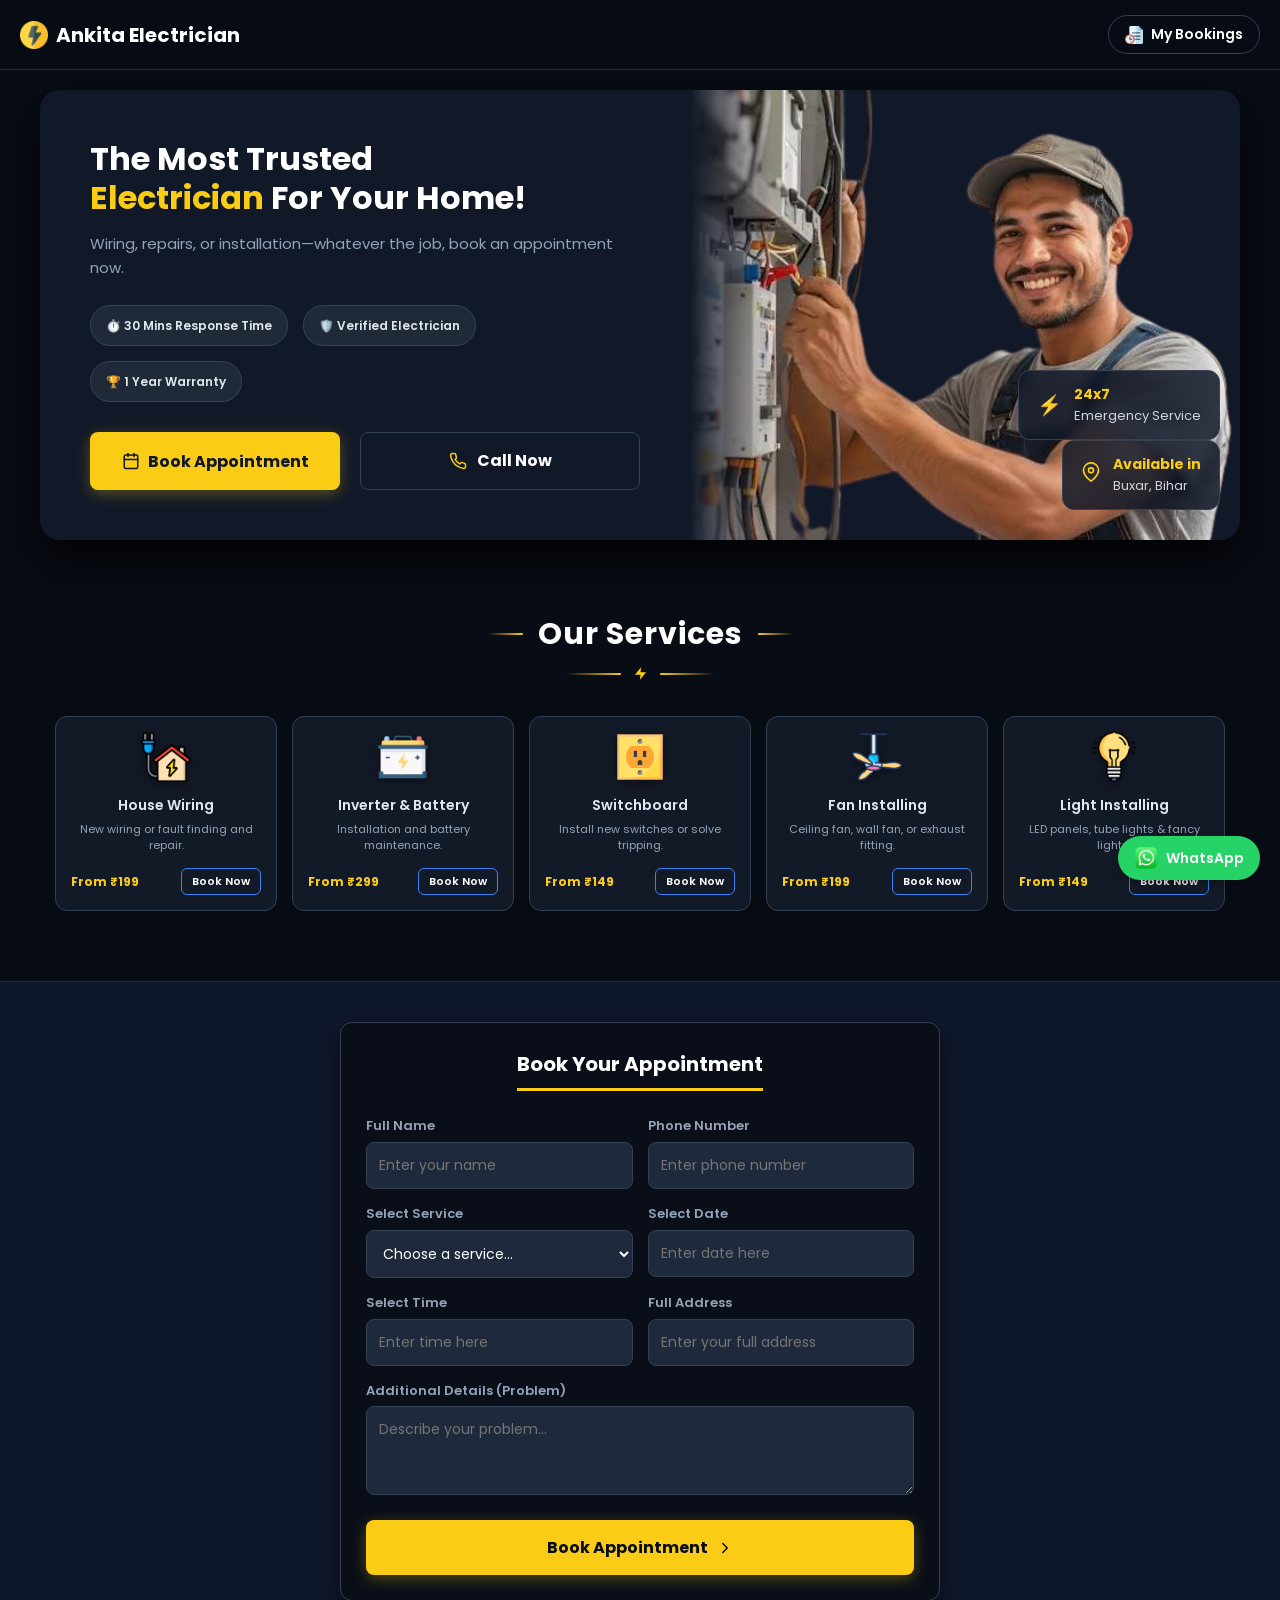
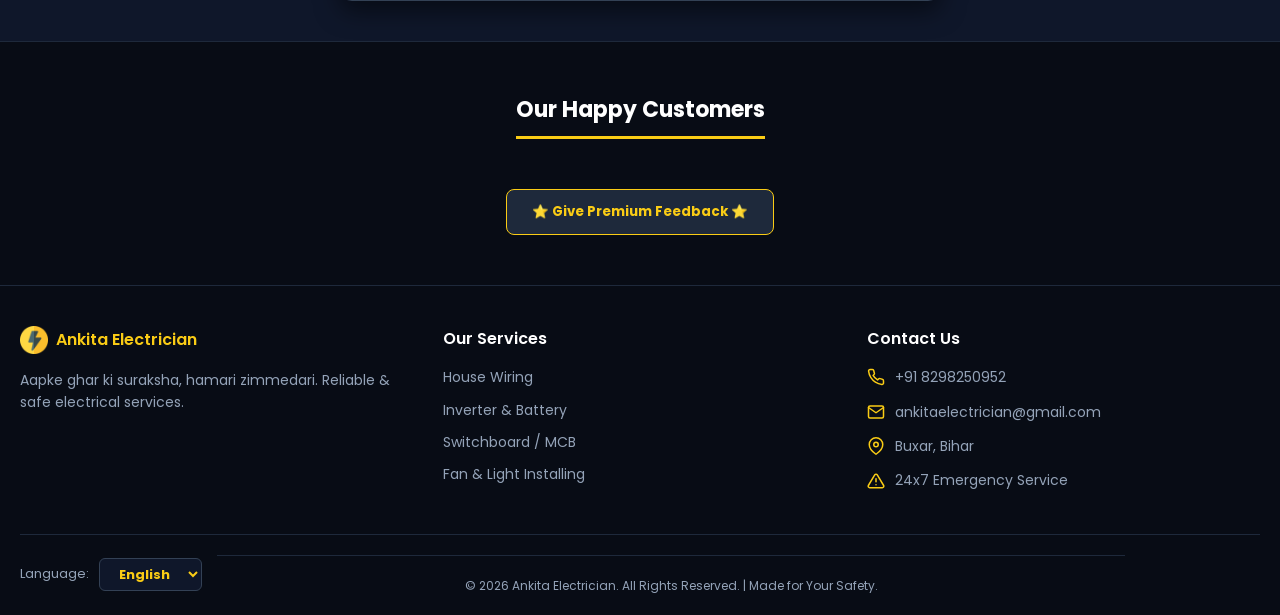
==== index.html @ 33d67861 "Update index.html" ====
<!DOCTYPE html>
<html lang="en">
<head>
    <meta charset="UTF-8">
    <meta name="viewport" content="width=device-width, initial-scale=1.0">
    
    <!-- SEO & Meta Tags from Old Code -->
    <title>Ankita Electrician | Best Electrician Service</title>
    <meta name="description" content="Book reliable and fast electrician services. House wiring, fan installation, inverter setup, and switchboard repair at the best price.">
    <meta name="keywords" content="electrician, Ankita electrician, house wiring, inverter repair, electrician near me, Buxar electrician, best electrician, electrical service">
    <meta name="author" content="Ankur">
    <meta name="google-site-verification" content="6jiXl6s2IAC-aG8T4irxKVlaAU4hgpy3pNOG39xYv3U" />
    
    <!-- Google Fonts: Poppins (Premium Look ke liye) -->
    <link href="https://fonts.googleapis.com/css2?family=Poppins:wght@300;400;600;700&display=swap" rel="stylesheet">
    <link rel="stylesheet" href="style.css">
    <link rel="manifest" href="manifest.json">

    <!-- Google tag (gtag.js) -->
    <script async src="https://www.googletagmanager.com/gtag/js?id=G-0LQMJ5W7LK"></script>
    <script>
      window.dataLayer = window.dataLayer || [];
      function gtag(){dataLayer.push(arguments);}
      gtag('js', new Date());
      gtag('config', 'G-0LQMJ5W7LK');
    </script>
</head>
<body>

    <!-- Audio File for Success Sound -->
    <audio id="successSound" src="https://assets.mixkit.co/active_storage/sfx/2869/2869-preview.mp3" preload="auto"></audio>

    <!-- 1. HEADER SECTION -->
    <header>
        <div class="logo logo-container">
            <img src="image/icon.png" alt="Ankita Electrician Logo" class="brand-logo-icon"> 
            Ankita Electrician
        </div>
        <!-- My Bookings Button with Custom Icon -->
        <button class="my-bookings-btn" onclick="document.getElementById('trackModal').style.display='flex'">
            <img src="image/booking-history.png.png" alt="History" class="btn-icon"> My Bookings
        </button>
    </header>

    <!-- 2. HERO SECTION (New Premium Card Layout) -->
    <section class="hero">
        <div class="hero-card">
            
            <!-- Left Side: Text & Buttons -->
            <div class="hero-text-side">
                <h1 id="hero-title">The Most Trusted <br><span class="highlight">Electrician</span> For Your Home!</h1>
                <p class="subtitle" id="hero-desc">Wiring, repairs, or installation—whatever the job, book an appointment now.</p>
                
                <div class="trust-badges">
                    <div class="badge">⏱️ 30 Mins Response Time</div>
                    <div class="badge">🛡️ Verified Electrician</div>
                    <div class="badge">🏆 1 Year Warranty</div>
                </div>
                
                <div class="hero-buttons">
                    <button class="hero-btn btn-primary" onclick="scrollToForm()" style="display: inline-flex; align-items: center; justify-content: center; gap: 8px;">
                        <!-- Naya Black Outline Calendar Icon -->
                        <svg width="18" height="18" viewBox="0 0 24 24" fill="none" stroke="currentColor" stroke-width="2" stroke-linecap="round" stroke-linejoin="round">
                            <rect x="3" y="4" width="18" height="18" rx="2" ry="2"></rect>
                            <line x1="16" y1="2" x2="16" y2="6"></line>
                            <line x1="8" y1="2" x2="8" y2="6"></line>
                            <line x1="3" y1="10" x2="21" y2="10"></line>
                        </svg>
                        <span id="btn-hero-book">Book Appointment</span>
                    </button>
                    <a href="tel:8298250952" class="call-btn-hero">
                        <svg width="18" height="18" viewBox="0 0 24 24" fill="none" stroke="#facc15" stroke-width="2" stroke-linecap="round" stroke-linejoin="round">
                            <path d="M22 16.92v3a2 2 0 0 1-2.18 2 19.79 19.79 0 0 1-8.63-3.07 19.5 19.5 0 0 1-6-6 19.79 19.79 0 0 1-3.07-8.67A2 2 0 0 1 4.11 2h3a2 2 0 0 1 2 1.72 12.84 12.84 0 0 0 .7 2.81 2 2 0 0 1-.45 2.11L8.09 9.91a16 16 0 0 0 6 6l1.27-1.27a2 2 0 0 1 2.11-.45 12.84 12.84 0 0 0 2.81.7A2 2 0 0 1 22 16.92z"></path>
                        </svg> 
                        <span id="call-btn">Call Now</span>
                    </a>
                </div>
            </div>

            <!-- Right Side: Image with Floating Boxes -->
            <div class="hero-image-side">
                <img src="image/hero-image.png" alt="Electrician at work" class="hero-main-img">
                
                <!-- Photo ke upar Floating Info Boxes -->
                <div class="floating-box box-1">
                    <span class="icon">⚡</span>
                    <div>
                        <strong>24x7</strong><br>
                        Emergency Service
                    </div>
                </div>
                
                <div class="floating-box box-2">
                   <span class="icon">
                        <svg width="20" height="20" viewBox="0 0 24 24" fill="none" stroke="#facc15" stroke-width="2" stroke-linecap="round" stroke-linejoin="round">
                            <path d="M21 10c0 7-9 13-9 13s-9-6-9-13a9 9 0 0 1 18 0z"></path>
                            <circle cx="12" cy="10" r="3"></circle>
                        </svg>
                    </span>
                    <div>
                        <strong>Available in</strong><br>
                        Buxar, Bihar
                    </div>
                </div>
            </div>

        </div>
    </section>

    <!-- 3. OUR SERVICES SECTION -->
    <section class="services-section">
        <!-- NAYA VIP HEADING DESIGN -->
        <div class="premium-heading">
            <div class="heading-top">
                <span class="line-left"></span>
                <h2 id="sec-serv">Our Services</h2>
                <span class="line-right"></span>
            </div>
            <div class="heading-bottom">
                <span class="line-left-bottom"></span>
                <svg width="15" height="15" viewBox="0 0 24 24" fill="#facc15" stroke="none">
                    <polygon points="13 2 3 14 12 14 11 22 21 10 12 10 13 2"></polygon>
                </svg>
                <span class="line-right-bottom"></span>
            </div>
        </div>

        <div class="services-grid">
            <!-- Card 1 -->
            <div class="service-card">
                <img src="image/home.png" alt="House Wiring" class="service-icon" onerror="this.src='https://via.placeholder.com/60/1e293b/facc15?text=Icon'">
                <h3 class="service-title">House Wiring</h3>
                <p class="service-desc">New wiring or fault finding and repair.</p>
                <div class="service-footer">
                    <span class="service-price">From ₹199</span>
                    <button class="book-now-btn" onclick="scrollToForm('House Wiring')">Book Now</button>
                </div>
            </div>

            <!-- Card 2 -->
            <div class="service-card">
                <img src="image/Inverter.png" alt="Inverter" class="service-icon" onerror="this.src='https://via.placeholder.com/60/1e293b/facc15?text=Icon'">
                <h3 class="service-title">Inverter & Battery</h3>
                <p class="service-desc">Installation and battery maintenance.</p>
                <div class="service-footer">
                    <span class="service-price">From ₹299</span>
                    <button class="book-now-btn" onclick="scrollToForm('Inverter & Battery')">Book Now</button>
                </div>
            </div>

            <!-- Card 3 -->
            <div class="service-card">
                <img src="image/plug.png" alt="Switchboard" class="service-icon" onerror="this.src='https://via.placeholder.com/60/1e293b/facc15?text=Icon'">
                <h3 class="service-title">Switchboard</h3>
                <p class="service-desc">Install new switches or solve tripping.</p>
                <div class="service-footer">
                    <span class="service-price">From ₹149</span>
                    <button class="book-now-btn" onclick="scrollToForm('Switchboard')">Book Now</button>
                </div>
            </div>

            <!-- Card 4 -->
            <div class="service-card">
                <img src="image/ceiling-fan.png" alt="Fan Installing" class="service-icon" onerror="this.src='https://via.placeholder.com/60/1e293b/facc15?text=Icon'">
                <h3 class="service-title">Fan Installing</h3>
                <p class="service-desc">Ceiling fan, wall fan, or exhaust fitting.</p>
                <div class="service-footer">
                    <span class="service-price">From ₹199</span>
                    <button class="book-now-btn" onclick="scrollToForm('Fan Installing')">Book Now</button>
                </div>
            </div>

            <!-- Card 5 -->
            <div class="service-card">
                <img src="image/light-bulb.png" alt="Light Installing" class="service-icon" onerror="this.src='https://via.placeholder.com/60/1e293b/facc15?text=Icon'">
                <h3 class="service-title">Light Installing</h3>
                <p class="service-desc">LED panels, tube lights & fancy lights.</p>
                <div class="service-footer">
                    <span class="service-price">From ₹149</span>
                    <button class="book-now-btn" onclick="scrollToForm('Light Installing')">Book Now</button>
                </div>
            </div>
        </div>
    </section>

    <!-- 4. BOOK YOUR APPOINTMENT SECTION -->
    <section class="booking-section" id="bookingFormSection">
        <div class="booking-container">
            <h3 id="app-title">Book Your Appointment</h3>
            
            <form id="bookingForm">
                <!-- Line 1: Name and Phone -->
                <div class="form-row">
                    <div class="form-group">
                        <label id="lbl-0">Full Name</label>
                        <input type="text" name="name" placeholder="Enter your name" required>
                    </div>
                    <div class="form-group">
                        <label id="lbl-1">Phone Number</label>
                        <input type="tel" name="phone" placeholder="Enter phone number" required maxlength="10" minlength="10" pattern="[0-9]{10}" oninput="this.value = this.value.replace(/[^0-9]/g, '');">
                    </div>
                </div>

                <!-- Line 2: Service and Date -->
                <div class="form-row">
                    <div class="form-group">
                        <label id="lbl-2">Select Service</label>
                        <select name="service" required>
                            <option value="" disabled selected>Choose a service...</option>
                            <option value="House Wiring">House Wiring</option>
                            <option value="Inverter & Battery">Inverter & Battery</option>
                            <option value="Switchboard / MCB">Switchboard / MCB</option>
                            <option value="Fan Installing">Fan Installing</option>
                            <option value="Light Installing">Light Installing</option>
                            <option value="Other">Other</option>
                        </select>
                    </div>
                    <div class="form-group">
                        <label id="lbl-3">Select Date</label>
                        <input type="text" name="date" placeholder="Enter date here" onfocus="(this.type='date')" onblur="if(this.value==''){this.type='text'}" required>
                    </div>
                </div>

                <!-- Line 3: Time and Address -->
                <div class="form-row">
                    <div class="form-group">
                        <label id="lbl-4">Select Time</label>
                        <input type="text" name="time" placeholder="Enter time here" onfocus="(this.type='time')" onblur="if(this.value==''){this.type='text'}" required>
                    </div>
                    <div class="form-group">
                        <label id="lbl-5">Full Address</label>
                        <input type="text" name="address" placeholder="Enter your full address" required>
                    </div>
                </div>

                <!-- Line 4: Problem Details -->
                <div class="form-group" style="margin-bottom: 15px;">
                    <label id="lbl-6">Additional Details (Problem)</label>
                    <textarea name="problem" rows="3" placeholder="Describe your problem..."></textarea>
                </div>

                <!-- Submit Button -->
                <button type="submit" class="submit-btn" id="submitBtn" style="display: inline-flex; align-items: center; justify-content: center; gap: 8px;">
                    <span id="btn-book">Book Appointment</span>
                    <svg width="18" height="18" viewBox="0 0 24 24" fill="none" stroke="currentColor" stroke-width="2" stroke-linecap="round" stroke-linejoin="round">
                        <polyline points="9 18 15 12 9 6"></polyline>
                    </svg>
                </button>
            </form>
        </div>
    </section>

    <!-- CUSTOMER REVIEWS & FEEDBACK (From Old Code) -->
    <section class="reviews-section" style="text-align: center; margin: 50px 0; padding: 0 20px;">
        <h2 class="section-title" id="reviews-title" style="color: #ffffff; margin-bottom: 20px;">Our Happy Customers</h2>
        <div id="average-rating-container" class="average-rating-box"></div>
        <button id="btn-feedback" onclick="document.getElementById('feedback-entry-modal').style.display='flex'" style="margin-top: 25px; padding: 12px 25px; background: #1e293b; color: #facc15; border: 1px solid #facc15; border-radius: 8px; cursor: pointer; font-weight: bold; transition: 0.3s;">
            ⭐ Give Premium Feedback ⭐
        </button>
    </section>
    
    <!-- 5. FOOTER SECTION -->
    <footer>
        <div class="footer-grid">
            <div class="footer-col">
                <h4 class="logo-container" style="color: #facc15; margin-bottom: 15px;">
                    <img src="image/icon.png" alt="Ankita Electrician Logo" class="brand-logo-icon"> 
                    Ankita Electrician
                </h4>
                <p>Aapke ghar ki suraksha, hamari zimmedari. Reliable & safe electrical services.</p>
            </div>
            
            <div class="footer-col">
                <h4 id="footer-serv">Our Services</h4>
                <ul>
                    <li><a href="#" onclick="scrollToForm('House Wiring')">House Wiring</a></li>
                    <li><a href="#" onclick="scrollToForm('Inverter & Battery')">Inverter & Battery</a></li>
                    <li><a href="#" onclick="scrollToForm('Switchboard / MCB')">Switchboard / MCB</a></li>
                    <li><a href="#" onclick="scrollToForm('Fan & Light Installing')">Fan & Light Installing</a></li>
                </ul>
            </div>
            
            <div class="footer-col">
                <h4>Contact Us</h4>
                <ul style="list-style: none; padding: 0;">
                    <li style="display: flex; align-items: center; gap: 10px; margin-bottom: 12px;">
                        <svg width="18" height="18" viewBox="0 0 24 24" fill="none" stroke="#facc15" stroke-width="2" stroke-linecap="round" stroke-linejoin="round">
                            <path d="M22 16.92v3a2 2 0 0 1-2.18 2 19.79 19.79 0 0 1-8.63-3.07 19.5 19.5 0 0 1-6-6 19.79 19.79 0 0 1-3.07-8.67A2 2 0 0 1 4.11 2h3a2 2 0 0 1 2 1.72 12.84 12.84 0 0 0 .7 2.81 2 2 0 0 1-.45 2.11L8.09 9.91a16 16 0 0 0 6 6l1.27-1.27a2 2 0 0 1 2.11-.45 12.84 12.84 0 0 0 2.81.7A2 2 0 0 1 22 16.92z"></path>
                        </svg>
                        +91 8298250952
                    </li>
                    <li style="display: flex; align-items: center; gap: 10px; margin-bottom: 12px;">
                        <svg width="18" height="18" viewBox="0 0 24 24" fill="none" stroke="#facc15" stroke-width="2" stroke-linecap="round" stroke-linejoin="round">
                            <path d="M4 4h16c1.1 0 2 .9 2 2v12c0 1.1-.9 2-2 2H4c-1.1 0-2-.9-2-2V6c0-1.1.9-2 2-2z"></path>
                            <polyline points="22,6 12,13 2,6"></polyline>
                        </svg>
                        ankitaelectrician@gmail.com
                    </li>
                    <li style="display: flex; align-items: center; gap: 10px; margin-bottom: 12px;">
                        <svg width="18" height="18" viewBox="0 0 24 24" fill="none" stroke="#facc15" stroke-width="2" stroke-linecap="round" stroke-linejoin="round">
                            <path d="M21 10c0 7-9 13-9 13s-9-6-9-13a9 9 0 0 1 18 0z"></path>
                            <circle cx="12" cy="10" r="3"></circle>
                        </svg>
                        Buxar, Bihar
                    </li>
                    <li style="display: flex; align-items: center; gap: 10px; margin-bottom: 12px;">
                        <svg width="18" height="18" viewBox="0 0 24 24" fill="none" stroke="#facc15" stroke-width="2" stroke-linecap="round" stroke-linejoin="round">
                            <path d="M10.29 3.86L1.82 18a2 2 0 0 0 1.71 3h16.94a2 2 0 0 0 1.71-3L13.71 3.86a2 2 0 0 0-3.42 0z"></path>
                            <line x1="12" y1="9" x2="12" y2="13"></line>
                            <line x1="12" y1="17" x2="12.01" y2="17"></line>
                        </svg>
                        24x7 Emergency Service
                    </li>
                </ul>
            </div>
        </div> 

        <div class="footer-bottom">
            <div class="lang-bottom">
                <span style="color: #94a3b8; font-size: 13px;">Language:</span>
                <select class="premium-lang-select" onchange="changeLanguage(this.value)">
                    <option value="en">English</option>
                    <option value="hi">हिंदी</option>
                </select>
            </div>
            <div class="copyright">
                © 2026 Ankita Electrician. All Rights Reserved. | Made for Your Safety.
            </div>
            <div style="width: 120px; display: none;" class="desktop-spacer"></div>
        </div>
    </footer>

    <!-- 6. FLOATING ACTION BUTTONS -->
    <div class="floating-buttons">
        <a href="https://wa.me/918298250952?text=Hi%20Ankita%20Electrician,%20mujhe%20ek%20service%20book%20karni%20hai." target="_blank" class="float-btn btn-whatsapp">
            <img src="image/Whatsapp.png" alt="WhatsApp" class="wa-icon"> WhatsApp
        </a>
    </div>

    <!-- =========================================
         MODALS & POPUPS 
         ========================================= -->

    <!-- SUCCESS POPUP (Booking) -->
    <div id="successPopup" class="popup-overlay" style="display:none; position:fixed; top:0; left:0; width:100%; height:100%; background:rgba(0,0,0,0.8); z-index:9999; justify-content:center; align-items:center;">
        <div class="popup-content" style="background:#1e293b; padding:30px; border-radius:10px; text-align:center; color:white; position:relative; max-width: 400px; width: 90%;">
            <span class="close-popup" onclick="document.getElementById('successPopup').style.display='none'" style="position:absolute; top:10px; right:15px; cursor:pointer; font-size:24px;">&times;</span>
            <div class="success-icon" style="margin-bottom: 15px;">
                <svg viewBox="0 0 24 24" width="60" height="60" fill="#22c55e"><path d="M12 2C6.48 2 2 6.48 2 12s4.48 10 10 10 10-4.48 10-10S17.52 2 12 2zm-2 15l-5-5 1.41-1.41L10 14.17l7.59-7.59L19 8l-9 9z"/></svg>
            </div>
            <h2 style="color: #22c55e; margin-bottom: 10px;">Success</h2>
            <p style="color: #cbd5e1;">Your booking was successful.<br>We will contact you shortly.</p>
        </div>
    </div>

    <!-- TRACK BOOKING MODAL -->
    <div id="trackModal" class="popup-overlay" style="display:none; position:fixed; top:0; left:0; width:100%; height:100%; background:rgba(0,0,0,0.8); z-index:9999; justify-content:center; align-items:center;">
        <div class="popup-content track-modal-content" style="background:#1e293b; padding:25px; border-radius:10px; width:90%; max-width:400px; color:white; text-align:center;">
            <h2 style="color:#3b82f6; margin-top:0;">Track Your Booking</h2>
            <p style="font-size: 14px; color: #cbd5e1; margin-bottom: 15px;">Enter your registered mobile number:</p>
            <input type="tel" id="trackPhone" placeholder="Phone Number" style="width: 100%; padding: 12px; border-radius: 5px; border: 1px solid #334155; background: #0f172a; color: white; margin-bottom: 15px; box-sizing: border-box;">
            <button class="search-btn" onclick="searchBookings()" id="searchBtn" style="background: #22c55e; color: white; padding: 12px; border: none; border-radius: 5px; cursor: pointer; width: 100%; font-weight: bold;">
                🔍 Search Bookings
            </button>
            <button onclick="document.getElementById('trackModal').style.display='none'" style="background: transparent; color: #ef4444; padding: 10px; border: none; cursor: pointer; margin-top: 10px; width: 100%;">Cancel</button>
        </div>
    </div>

    <!-- BOOKING RESULTS MODAL -->
    <div id="resultsModal" class="popup-overlay" style="display:none; position:fixed; top:0; left:0; width:100%; height:100%; background:rgba(0,0,0,0.8); z-index:9999; justify-content:center; align-items:center;">
        <div class="popup-content results-modal-content" style="background:#1e293b; padding:25px; border-radius:10px; width:90%; max-width:500px; max-height:80vh; overflow-y:auto; color:white; position: relative;">
            <span class="close-popup" onclick="document.getElementById('resultsModal').style.display='none'" style="position:absolute; top:15px; right:20px; cursor:pointer; font-size:24px;">&times;</span>
            <h2 style="color: #3b82f6; text-align: left; margin-top:0; border-bottom: 1px solid #334155; padding-bottom: 10px;">Your Bookings</h2>
            <div id="bookingList" style="margin-top: 15px;">Loading...</div>
        </div>
    </div>

    <!-- FEEDBACK ENTRY MODAL -->
    <div id="feedback-entry-modal" class="popup-overlay" style="display:none; position:fixed; top:0; left:0; width:100%; height:100%; background:rgba(0,0,0,0.8); z-index:9999; justify-content:center; align-items:center;">
        <div class="popup-content" style="background:#1e293b; padding:30px; border-radius:10px; width:90%; max-width:400px; position:relative; text-align: left;">
            <span class="close-popup" onclick="document.getElementById('feedback-entry-modal').style.display='none'" style="position:absolute; top:10px; right:15px; cursor:pointer; font-size:24px; color:white;">&times;</span>
            <h2 id="fb-title" style="text-align: center; color: #facc15; margin-top: 0; margin-bottom: 20px;">Customer Feedback</h2>
            <form id="feedbackForm" style="display:flex; flex-direction:column; gap:15px;">
                <input type="text" name="name" placeholder="Your Name" required style="padding:12px; border-radius:5px; border:1px solid #334155; background:#0f172a; color:white;">
                <select name="rating" required style="padding:12px; border-radius:5px; border:1px solid #334155; background:#0f172a; color:white;">
                    <option value="" disabled selected>Give Rating</option>
                    <option value="5">⭐⭐⭐⭐⭐ (Excellent)</option>
                    <option value="4">⭐⭐⭐⭐ (Good)</option>
                    <option value="3">⭐⭐⭐ (Average)</option>
                    <option value="2">⭐⭐ (Poor)</option>
                    <option value="1">⭐ (Very Bad)</option>
                </select>
                <textarea name="experience" rows="4" placeholder="Share your experience with us..." required style="padding:12px; border-radius:5px; border:1px solid #334155; background:#0f172a; color:white;"></textarea>
                <button type="submit" id="submit-fb-btn" style="background-color: #22c55e; color:white; padding:14px; border:none; border-radius:5px; font-weight:bold; cursor:pointer; display: flex; justify-content: center; align-items: center; gap: 8px;">
                    <span id="btn-submit-fb">Submit Feedback</span>
                </button>
            </form>
        </div>
    </div>

    <!-- FEEDBACK SUCCESS MODAL -->
    <div id="feedback-success-modal" class="popup-overlay" style="display:none; position:fixed; top:0; left:0; width:100%; height:100%; background:rgba(0,0,0,0.8); z-index:9999; justify-content:center; align-items:center;">
        <div class="popup-content" style="background:#1e293b; padding:30px; border-radius:10px; text-align:center; color:white; position:relative; max-width: 400px; width: 90%;">
            <span onclick="document.getElementById('feedback-success-modal').style.display='none'" style="position:absolute; top:10px; right:15px; cursor:pointer; font-size:24px;">&times;</span>
            <div style="margin-bottom: 15px; font-size: 50px;">🌟</div>
            <h2 style="color: #facc15; margin-bottom: 10px;">Thank You!</h2>
            <p style="color: #cbd5e1;">Aapka feedback hamare liye bahut zaroori hai.<br>Samay dene ke liye dhanyawad.</p>
        </div>
    </div>


    <!-- =========================================
         8. FULL JAVASCRIPT ENGINE 
         ========================================= -->
    <script>
        const scriptURL = 'https://script.google.com/macros/s/AKfycbzOJlQ0m-xnd-mqDJQsevTALPmty948Inji2XxSdg8DXGM8Gg9FYq6asSNKXZgXaTxTwA/exec';
        
        // -------------------------------------------
        // A. BOOKING FORM LOGIC
        // -------------------------------------------
        const form = document.getElementById('bookingForm');
        const submitBtn = document.getElementById('submitBtn');
        const btnBookText = document.getElementById('btn-book');
        const popup = document.getElementById('successPopup');
        const tingSound = document.getElementById('successSound');

        if(form) {
            form.addEventListener('submit', e => {
                e.preventDefault(); 
                
                let phoneInput = form.querySelector('input[name="phone"]');
                if(phoneInput && phoneInput.value.length !== 10) {
                    alert("Kripya apna 10-digit ka sahi mobile number daalein!");
                    return; 
                }

                let originalText = btnBookText.innerHTML;
                btnBookText.innerHTML = "Booking... ⏳";
                submitBtn.disabled = true;

                // 1. Form ka saara data ek jagah jama karna
                let requestBody = new FormData(form);

                // 👇 NAYA MAGIC CODE: Time ko AM/PM mein badalne ke liye 👇
                let timeValue = requestBody.get('time');
                if (timeValue) {
                    let timeParts = timeValue.split(':');
                    let hours = parseInt(timeParts[0]);
                    let minutes = timeParts[1];
                    let ampm = hours >= 12 ? 'PM' : 'AM';
                    
                    hours = hours % 12;
                    hours = hours ? hours : 12; // 0 baje (midnight) ko 12 banaye
                    let finalHours = hours < 10 ? '0' + hours : hours;
                    
                    let formattedTime = finalHours + ':' + minutes + ' ' + ampm;
                    
                    // Purane 24-hour time ko naye AM/PM wale time se badal dena
                    requestBody.set('time', formattedTime);
                }
                // 👆 NAYA CODE YAHAN KHATAM 👆

                // 2. Data ko Google Sheet bhejna
                fetch(scriptURL, { method: 'POST', body: requestBody })
                    .then(response => {
                        form.reset(); 
                        btnBookText.innerHTML = originalText;
                        submitBtn.disabled = false;
                        
                        if(tingSound) {
                            tingSound.currentTime = 0;
                            tingSound.play().catch(err => console.log("Sound play error:", err));
                        }
                        
                        popup.style.display = 'flex';
                        setTimeout(() => { popup.style.display = 'none'; }, 4000);
                    })
                    .catch(error => {
                        alert("❌ Server error! Kripya WhatsApp par direct message karein.");
                        btnBookText.innerHTML = originalText;
                        submitBtn.disabled = false;
                        console.error('Error!', error.message);
                    });
            });
        }

        // -------------------------------------------
        // C. TRACK BOOKINGS LOGIC
        // -------------------------------------------
        function formatAMPM(timeString) {
            if (!timeString || !timeString.includes(':')) return timeString;
            let timeParts = timeString.split(':');
            let hours = parseInt(timeParts[0]);
            let minutes = timeParts[1];
            let ampm = hours >= 12 ? 'PM' : 'AM';
            hours = hours % 12;
            hours = hours ? hours : 12; 
            let finalHours = hours < 10 ? '0' + hours : hours;
            return finalHours + ':' + minutes + ' ' + ampm;
        }

        async function searchBookings() {
            const phone = document.getElementById('trackPhone').value.trim();
            const searchBtn = document.getElementById('searchBtn');
            const bookingList = document.getElementById('bookingList');
            const trackModal = document.getElementById('trackModal');
            const resultsModal = document.getElementById('resultsModal');
            
            if(phone === "") {
                alert("Kripya apna mobile number daalein!");
                return;
            }

            let originalText = searchBtn.innerHTML;
            searchBtn.innerHTML = "⏳ Searching...";
            searchBtn.disabled = true;

            try {
                const response = await fetch(scriptURL);
                const data = await response.json();
                
                let myBookings = data.bookings.filter(b => b.phone == phone);
                
                if(myBookings.length === 0) {
                    bookingList.innerHTML = "<p style='text-align:center; color:#cbd5e1; margin-top:20px;'>Is number se koi booking nahi mili. Kripya naya form bharein.</p>";
                } else {
                    let html = "";
                    myBookings.reverse(); // Nayi booking upar

                    myBookings.forEach(b => {
                        let statusColor = (b.status === 'Completed' || b.status === 'Confirm') ? '#22c55e' : (b.status === 'Cancelled' || b.status === 'Cancel' ? '#ef4444' : '#f59e0b');
                        
                        let exactDate = b.date || b['Appointment Date'] || b.custDate || "Not provided";
                        let exactTime = b.time || b['Appointment Time'] || b.custTime || "";
                        let apptTime = exactTime ? formatAMPM(exactTime) : "Not specified";
                        
                        let bookedDate = b.timestamp ? new Date(b.timestamp).toLocaleDateString('en-IN') : "Unknown";
                        let bookedTime = b.timestamp ? new Date(b.timestamp).toLocaleTimeString('en-IN', {hour: '2-digit', minute:'2-digit'}) : "";
                        let showProblem = b.problem || "No extra details";
                        
                        html += `
                            <div style="background:#334155; padding:15px; margin-bottom:12px; border-radius:8px; border-left: 4px solid ${statusColor}; text-align: left;">
                                <div style="display:flex; justify-content:space-between; margin-bottom:10px; border-bottom: 1px solid #475569; padding-bottom: 8px;">
                                    <strong style="color:#facc15; font-size:16px;">${b.service}</strong>
                                    <span style="background:${statusColor}; color:white; padding:2px 8px; border-radius:12px; font-size:12px; font-weight:bold;">${b.status || 'Pending'}</span>
                                </div>
                                
                                <div style="display: flex; flex-wrap: wrap; gap: 15px; margin-bottom: 12px;">
                                    
                                    <!-- Visit Scheduled Box (Bright Text) -->
                                    <div style="flex: 1; min-width: 130px; background: rgba(0,0,0,0.25); padding: 12px; border-radius: 6px; border: 1px solid rgba(250, 204, 21, 0.3);">
                                        <p style="color: #facc15; font-weight: bold; margin: 0 0 8px 0; font-size: 11px; text-transform: uppercase; letter-spacing: 0.5px;">📍 Visit Scheduled</p>
                                        <p style="margin: 0 0 4px 0; color: #ffffff; font-size: 14px;">📅 <span style="color: #94a3b8;">Date:</span> <strong>${exactDate}</strong></p>
                                        <p style="margin: 0; color: #ffffff; font-size: 14px;">⏰ <span style="color: #94a3b8;">Time:</span> <strong>${apptTime}</strong></p>
                                    </div>
                                    
                                    <!-- Form Submitted Box (Bright Text) -->
                                    <div style="flex: 1; min-width: 130px; background: rgba(0,0,0,0.25); padding: 12px; border-radius: 6px; border: 1px solid rgba(148, 163, 184, 0.3);">
                                        <p style="color: #94a3b8; font-weight: bold; margin: 0 0 8px 0; font-size: 11px; text-transform: uppercase; letter-spacing: 0.5px;">📝 Form Submitted</p>
                                        <p style="margin: 0 0 4px 0; color: #ffffff; font-size: 14px;">📅 <span style="color: #94a3b8;">Date:</span> <strong>${bookedDate}</strong></p>
                                        <p style="margin: 0; color: #ffffff; font-size: 14px;">⏰ <span style="color: #94a3b8;">Time:</span> <strong>${bookedTime}</strong></p>
                                    </div>
                                    
                                </div>
                                
                                <!-- Problem Details Box -->
                                <div style="margin-top: 10px; background: rgba(0,0,0,0.25); padding: 12px; border-radius: 6px;">
                                    <p style="margin:0; color:#94a3b8; font-size:12px; font-weight:bold;">📝 Problem Details:</p>
                                    <p style="margin:6px 0 0 0; color:#ffffff; font-size:14px; line-height: 1.5;">${showProblem}</p>
                                </div>
                            </div>
                        `;
                    });
                    bookingList.innerHTML = html;
                }
                
                trackModal.style.display = 'none';
                resultsModal.style.display = 'flex';
                
            } catch(e) {
                alert("Internet mein dikkat hai ya server slow hai. Dobara try karein.");
                console.error(e);
            }
            
            searchBtn.innerHTML = originalText;
            searchBtn.disabled = false;
        }

        // -------------------------------------------
        // D. REVIEWS & INITIALIZATION LOGIC
        // -------------------------------------------
        async function loadReviews() {
            const avgContainer = document.getElementById("average-rating-container");
            if(!avgContainer) return;

            try {
                const response = await fetch(scriptURL);
                const data = await response.json();
                
                if (data.feedbacks && data.feedbacks.length > 0) {
                    let totalRating = 0;
                    let totalReviews = data.feedbacks.length;
                    
                    data.feedbacks.forEach(feedback => { totalRating += parseInt(feedback.rating) || 5; });
                    let averageRating = (totalRating / totalReviews).toFixed(1); 
                    
                    avgContainer.innerHTML = `
                        <div style="display:flex; align-items:center; justify-content:center; gap:5px; font-size:32px; font-weight:bold; color:#facc15;">
                            <span>${averageRating}</span><span>⭐</span>
                        </div>
                        <div style="color:#cbd5e1; font-size:15px; margin-top:5px;">Based on ${totalReviews} customer reviews</div>
                    `;
                } else {
                    avgContainer.innerHTML = "<p style='color: #cbd5e1; margin-top: 15px;'>Abhi tak koi review nahi aaya hai. Pehla review aap dijiye!</p>";
                }
            } catch (error) {
                console.error("Error Loading Reviews:", error);
            }
        }

        document.addEventListener('DOMContentLoaded', function() {
            loadReviews(); 
            
            // Block Past Dates
            let dateInput = document.querySelector('input[name="date"]');
            if(dateInput) {
                let dtToday = new Date();
                let month = (dtToday.getMonth() + 1).toString().padStart(2, '0'); 
                let day = dtToday.getDate().toString().padStart(2, '0');        
                let year = dtToday.getFullYear();   
                
                dateInput.setAttribute('min', year + '-' + month + '-' + day);
            }
        });

        // -------------------------------------------
        // E. SMOOTH SCROLL & AUTO-SELECT
        // -------------------------------------------
        function scrollToForm(serviceName) {
            document.getElementById('bookingFormSection').scrollIntoView({ behavior: 'smooth' });
            if (serviceName) {
                let selectElem = document.querySelector('select[name="service"]');
                if(selectElem) selectElem.value = serviceName;
            }
        }

        // -------------------------------------------
        // F. LANGUAGE & TRANSLATION LOGIC
        // -------------------------------------------
        const translations = {
            "en": {
                "hero-title": "The Most Trusted <br><span class='highlight'>Electrician</span> For Your Home!",
                "hero-desc": "Wiring, repairs, or installation—whatever the job, book an appointment now.",
                "sec-serv": "Our Services",
                "footer-serv": "Our Services",
                
                "app-title": "Book Your Appointment",
                "lbl-0": "Full Name", "lbl-1": "Phone Number", 
                "lbl-2": "Select Service", "lbl-3": "Select Date", 
                "lbl-4": "Select Time", "lbl-5": "Full Address", 
                "lbl-6": "Additional Details (Problem)",
                
                "btn-hero-book": "Book Appointment",
                "call-btn": "Call Now",
                "btn-book": "Book Appointment",
                "reviews-title": "Our Happy Customers",
                "btn-feedback": "⭐ Give Premium Feedback ⭐",
                "fb-title": "Customer Feedback",
                "btn-submit-fb": "Submit Feedback"
            },
            "hi": {
                "hero-title": "आपके घर के लिए सबसे भरोसेमंद <br><span class='highlight'>इलेक्ट्रीशियन!</span>",
                "hero-desc": "वायरिंग, रिपेयरिंग या इंस्टॉलेशन—कोई भी काम हो, अभी अपॉइंटमेंट बुक करें।",
                "sec-serv": "हमारी सेवाएं",
                "footer-serv": "हमारी सेवाएं",
                
                "app-title": "अपना अपॉइंटमेंट बुक करें",
                "lbl-0": "पूरा नाम", "lbl-1": "फ़ोन नंबर", 
                "lbl-2": "सर्विस चुनें", "lbl-3": "तारीख चुनें", 
                "lbl-4": "समय चुनें", "lbl-5": "पूरा पता", 
                "lbl-6": "समस्या के बारे में जानकारी दें",
                
                "btn-hero-book": "बुक अपॉइंटमेंट",
                "call-btn": "कॉल करें",
                "btn-book": "अपॉइंटमेंट बुक करें",
                "reviews-title": "ग्राहक की राय",
                "btn-feedback": "⭐ अपना फीडबैक दें ⭐",
                "fb-title": "ग्राहक की राय",
                "btn-submit-fb": "फीडबैक सबमिट करें"
            }
        };

        const placeholders = {
            "en": {
                "name": "Enter your name",
                "phone": "Enter phone number",
                "date": "Enter date here",
                "time": "Enter time here",
                "address": "Enter your full address",
                "problem": "Describe your problem...",
                "experience": "Share your experience with us..."
            },
            "hi": {
                "name": "अपना नाम लिखें",
                "phone": "फ़ोन नंबर लिखें",
                "date": "तारीख चुनें",
                "time": "समय चुनें",
                "address": "अपना पूरा पता लिखें",
                "problem": "समस्या के बारे में लिखें...",
                "experience": "अपना अनुभव हमारे साथ साझा करें..."
            }
        };

        function changeLanguage(lang) {
            for (let id in translations[lang]) {
                let element = document.getElementById(id);
                if (element) element.innerHTML = translations[lang][id];
            }
            
            for (let name in placeholders[lang]) {
                let inputElements = document.querySelectorAll(`[name="${name}"]`);
                inputElements.forEach(el => {
                    if (el) el.placeholder = placeholders[lang][name];
                });
            }
            
            let premiumSelects = document.querySelectorAll('.premium-lang-select');
            premiumSelects.forEach(select => { select.value = lang; });
            
            let sBtns = document.querySelectorAll('.book-now-btn');
            let btnText = lang === 'hi' ? "बुक करें" : "Book Now";
            sBtns.forEach(el => { el.innerText = btnText; });
        }
    </script>
    <style>
        /* =========================================
           1. BASE STYLES & COLORS (Dark Theme)
           ========================================= */
        * {
            margin: 0;
            padding: 0;
            box-sizing: border-box;
            font-family: 'Poppins', sans-serif;
        }

        body {
            background-color: #080c15; /* Deep Dark Blue/Black */
            color: #ffffff;
            line-height: 1.6;
            overflow-x: hidden;
        }

         /* 2. Hero Container Outer Background Fix */
        .hero {
            padding: 40px 20px;
            display: flex !important;
            justify-content: center !important;
            align-items: center !important; 
            width: 100%;
            background: #070b14 !important; /* Pure Solid Dark, No Gradient or Light Shadow */
            border: none !important;
            box-shadow: none !important;
        }

        /* 3. Hero Card Smooth Styling */
        .hero-card {
            background-color: #111827 !important; 
            border: none !important;
            border-radius: 20px;
            display: flex;
            align-items: center;
            justify-content: space-between;
            max-width: 1200px;
            width: 100%;
            overflow: hidden; 
            box-shadow: 0 20px 50px rgba(0, 0, 0, 0.8) !important; /* Clean Dark Glow */
        }

        /* =========================================
           2. HEADER (Logo aur Top Bar)
           ========================================= */
         header {
            display: flex;
            justify-content: space-between;
            align-items: center;
            padding: 15px 20px;
            background-color: rgba(8, 12, 21, 0.95);
            border-bottom: 1px solid #1e293b;
            position: sticky;
            top: 0;
            z-index: 1000;
            backdrop-filter: blur(10px);
        }

        .logo {
            font-size: 20px;
            font-weight: 700;
            color: #ffffff;
            display: flex;
            align-items: center;
            gap: 8px;
        }

        .logo span {
            color: #facc15; /* Yellow/Orange touch */
            font-size: 24px;
        }

        .call-btn-header {
            background-color: #3b82f6; /* Trust Blue */
            color: white;
            text-decoration: none;
            padding: 8px 16px;
            border-radius: 25px;
            font-size: 14px;
            font-weight: 600;
            display: flex;
            align-items: center;
            gap: 5px;
            box-shadow: 0 4px 10px rgba(59, 130, 246, 0.3);
            transition: transform 0.2s;
        }

        .call-btn-header:active {
            transform: scale(0.95);
        }

        /* =========================================
           3. TOP BANNER (Hero Section) - LEFT ALIGNED
           ========================================= */
        .hero {
            padding: 40px 20px;
            display: flex !important;
            justify-content: center !important;
            align-items: center !important; 
            width: 100%;
            background: transparent !important; 
            border: none !important; /* Yeh us patli line ko hata dega */
            outline: none !important; /* Agar koi aur ghera hoga toh use bhi mita dega */
            box-shadow: none !important;
        }

        .hero h1 {
            text-align: left !important;
            font-size: 32px;
            font-weight: 700;
            line-height: 1.2;
            margin-bottom: 15px;
            width: 100%;
        }

        .hero h1 .highlight {
            color: #facc15; /* Electric Yellow */
        }

        .hero p {
            text-align: left !important;
            color: #94a3b8; /* Light grayish blue */
            font-size: 15px;
            margin-bottom: 25px;
            width: 100%;
        }

        /* Trust Badges (30 mins, Verified, etc.) */
        .trust-badges {
            display: flex;
            justify-content: flex-start !important; /* Badges ko Left mein set kiya */
            flex-wrap: wrap;
            gap: 12px;
            margin-bottom: 30px;
            width: 100%;
        }

        .badge {
            display: flex;
            align-items: center;
            gap: 8px;
            background-color: rgba(255, 255, 255, 0.05);
            border: 1px solid #334155;
            padding: 8px 12px;
            border-radius: 8px;
            font-size: 12px;
            font-weight: 600;
            color: #e2e8f0;
        }

        .badge-icon {
            color: #facc15;
            font-size: 16px;
        }

        /* Hero Buttons (Aamne-saamne) */
        .hero-actions {
            display: flex;
            justify-content: flex-start !important; /* Buttons ko Left mein set kiya */
            gap: 15px;
            width: 100%;
        }

        .btn-primary {
            flex: 1;
            max-width: 250px; /* Button ko poora failne se rokne ke liye */
            background-color: #facc15;
            color: #0f172a;
            border: none;
            padding: 14px 10px;
            border-radius: 8px;
            font-size: 15px;
            font-weight: 700;
            cursor: pointer;
            box-shadow: 0 4px 15px rgba(250, 204, 21, 0.3);
            display: flex;
            justify-content: center;
            align-items: center;
            gap: 8px;
        }

        .btn-secondary {
            flex: 1;
            max-width: 250px; /* Button ko poora failne se rokne ke liye */
            background-color: transparent;
            color: #ffffff;
            border: 2px solid #334155;
            padding: 14px 10px;
            border-radius: 8px;
            font-size: 15px;
            font-weight: 600;
            cursor: pointer;
            text-decoration: none;
            display: flex;
            justify-content: center;
            align-items: center;
            gap: 8px;
        }

        /* Mobile ke hisaab se thoda adjustment */
        @media (max-width: 360px) {
            .hero-actions {
                flex-direction: column; /* Choti screen pe ek ke niche ek */
                align-items: flex-start;
            }
            .btn-primary, .btn-secondary {
                max-width: 100%;
            }
        }
        /* =========================================
           4. OUR SERVICES SECTION
           ========================================= */
        .services-section {
            padding: 40px 20px;
            background-color: #080c15;
        }

        .section-title {
            text-align: center;
            font-size: 22px;
            font-weight: 700;
            margin-bottom: 30px;
            color: #ffffff;
            display: flex;
            align-items: center;
            justify-content: center;
            gap: 10px;
        }

        .section-title span {
            color: #facc15;
        }

        /* =========================================
           SERVICES GRID (5 CARDS IN ONE ROW)
           ========================================= */
        .services-grid {
            display: grid;
            grid-template-columns: repeat(5, 1fr); /* Yeh 5 cards ko 1 line mein force karega */
            gap: 15px; /* Cards ke beech ki doori thodi kam ki hai taaki sab fit aa jayein */
            max-width: 1200px;
            margin: 30px auto;
            padding: 0 15px;
        }

        /* Mobile aur Tablet par design theek rakhne ke liye */
        @media (max-width: 1024px) {
            .services-grid {
                grid-template-columns: repeat(3, 1fr); /* Tablet (iPad) par 3 cards */
            }
        }

        @media (max-width: 768px) {
            .services-grid {
                grid-template-columns: repeat(2, 1fr); /* Badi mobile screen par 2 cards */
            }
        }

        @media (max-width: 480px) {
            .services-grid {
                grid-template-columns: 1fr; /* Chote phone par 1-ke-neeche-1 card */
            }
        }

        .service-card {
            background-color: rgba(30, 41, 59, 0.5); /* Glass effect background */
            border: 1px solid #334155;
            border-radius: 12px;
            padding: 15px;
            display: flex;
            flex-direction: column;
            align-items: center;
            text-align: center;
            box-shadow: 0 4px 10px rgba(0, 0, 0, 0.2);
            transition: transform 0.3s, border-color 0.3s;
        }

        .service-card:hover {
            transform: translateY(-5px);
            border-color: #facc15;
        }

        .service-icon {
            width: 50px;
            height: 50px;
            margin-bottom: 12px;
            filter: drop-shadow(0 2px 5px rgba(0,0,0,0.5));
        }

        .service-title {
            font-size: 14px;
            font-weight: 600;
            margin-bottom: 6px;
            color: #e2e8f0;
        }

        .service-desc {
            font-size: 11px;
            color: #94a3b8;
            margin-bottom: 15px;
            line-height: 1.4;
        }

        .service-footer {
            width: 100%;
            display: flex;
            justify-content: space-between;
            align-items: center;
            margin-top: auto;
        }

        .service-price {
            font-size: 12px;
            color: #facc15;
            font-weight: 700;
        }

        .book-now-btn {
            background-color: transparent;
            color: #ffffff;
            border: 1px solid #3b82f6;
            padding: 4px 10px;
            border-radius: 6px;
            font-size: 11px;
            font-weight: 600;
            cursor: pointer;
            transition: background 0.3s;
        }

        .book-now-btn:hover {
            background-color: #3b82f6;
        }

        /* =========================================
           5. BOOKING FORM SECTION (Compact & Premium Fix)
           ========================================= */
        .booking-section {
            padding: 40px 20px;
            background-color: #0f172a; /* Thoda sa alag dark background */
            border-top: 1px solid #1e293b;
            border-bottom: 1px solid #1e293b;
        }

        .booking-container {
            max-width: 600px;
            margin: 0 auto;
            background-color: rgba(8, 12, 21, 0.8);
            padding: 25px;
            border-radius: 12px;
            border: 1px solid #334155;
            box-shadow: 0 10px 25px rgba(0,0,0,0.5);
        }

        .booking-container h3 {
            font-size: 20px;
            margin-bottom: 20px;
            color: #ffffff;
            text-align: center;
        }

        .form-row {
            display: flex;
            flex-wrap: wrap; /* Mobile pe ek ke niche ek laane ke liye */
            gap: 15px;
            margin-bottom: 15px;
        }

        .form-group {
            flex: 1;
            min-width: 200px; /* Chhoti screen pe full width lega */
            display: flex;
            flex-direction: column;
        }

        .form-group label {
            font-size: 13px;
            color: #94a3b8;
            margin-bottom: 5px;
            font-weight: 600;
        }

        /* Input Dabbe ka Design */
        .form-group input, 
        .form-group select, 
        .form-group textarea {
            background-color: #1e293b;
            border: 1px solid #334155;
            color: #ffffff;
            padding: 12px;
            border-radius: 8px;
            font-size: 14px;
            font-family: 'Poppins', sans-serif;
            transition: border-color 0.3s;
        }

        .form-group input:focus, 
        .form-group select:focus, 
        .form-group textarea:focus {
            outline: none;
            border-color: #facc15; /* Click karne par yellow border */
        }

        .submit-btn {
            width: 100%;
            background-color: #facc15;
            color: #080c15;
            font-size: 16px;
            font-weight: 700;
            padding: 15px;
            border: none;
            border-radius: 8px;
            cursor: pointer;
            margin-top: 10px;
            box-shadow: 0 4px 15px rgba(250, 204, 21, 0.3);
            transition: transform 0.2s;
        }

        .submit-btn:active {
            transform: scale(0.98);
        }


        /* =========================================
           6. FOOTER SECTION
           ========================================= */
        footer {
            background-color: #080c15;
            padding: 40px 20px 20px;
            border-top: 1px solid #1e293b;
            color: #94a3b8;
            font-size: 14px;
        }

        .footer-grid {
            display: grid;
            grid-template-columns: repeat(auto-fit, minmax(200px, 1fr));
            gap: 30px;
            margin-bottom: 30px;
        }

        .footer-col h4 {
            color: #ffffff;
            font-size: 16px;
            margin-bottom: 15px;
            font-weight: 600;
        }

        .footer-col ul {
            list-style: none;
        }

        .footer-col ul li {
            margin-bottom: 10px;
        }

        .footer-col ul li a {
            color: #94a3b8;
            text-decoration: none;
            transition: color 0.3s;
        }

        .footer-col ul li a:hover {
            color: #facc15;
        }

        .copyright {
            text-align: center;
            border-top: 1px solid #1e293b;
            padding-top: 20px;
            font-size: 12px;
        }

        /* =========================================
           7. FLOATING ACTION BUTTONS (WhatsApp & Call)
           ========================================= */
        .floating-buttons {
            position: fixed;
            bottom: 20px;
            right: 20px;
            display: flex;
            flex-direction: column;
            gap: 10px;
            z-index: 1000;
            /* WhatsApp PNG Icon ka size */
        .wa-icon {
            width: 24px;
            height: 24px;
            object-fit: contain;
        }
        }

        .float-btn {
            display: flex;
            align-items: center;
            gap: 8px;
            padding: 10px 16px;
            border-radius: 25px;
            color: white;
            text-decoration: none;
            font-weight: 600;
            font-size: 14px;
            box-shadow: 0 4px 10px rgba(0,0,0,0.3);
            transition: transform 0.2s;
        }

        .float-btn:active {
            transform: scale(0.95);
        }

        .btn-whatsapp {
            background-color: #25D366; /* WhatsApp Green */
        }

        .btn-call {
            background-color: #3b82f6; /* Call Blue */
        }

        /* =========================================
           9. SUCCESS POPUP DESIGN
           ========================================= */
        .popup-overlay {
            display: none; /* Pehle chhupa rahega */
            position: fixed;
            top: 0; left: 0; width: 100%; height: 100%;
            background-color: rgba(0, 0, 0, 0.7);
            z-index: 2000;
            justify-content: center;
            align-items: center;
        }

        .popup-content {
            background-color: #ffffff;
            color: #333333;
            padding: 40px 30px;
            border-radius: 12px;
            text-align: center;
            position: relative;
            width: 90%;
            max-width: 400px;
            box-shadow: 0 10px 25px rgba(0,0,0,0.5);
            animation: popupFadeIn 0.4s ease;
        }

        @keyframes popupFadeIn {
            from { transform: scale(0.8); opacity: 0; }
            to { transform: scale(1); opacity: 1; }
        }

        .close-popup {
            position: absolute;
            top: 15px; right: 20px;
            font-size: 28px;
            color: #999;
            cursor: pointer;
            transition: 0.3s;
        }

        .close-popup:hover { color: #333; }

        .success-icon {
            background-color: #4ade80; /* Green color */
            width: 70px; height: 70px;
            border-radius: 50%;
            display: flex; justify-content: center; align-items: center;
            margin: 0 auto 20px;
        }

        .success-icon svg {
            fill: white; width: 40px; height: 40px;
        }

        .popup-content h2 {
            margin-bottom: 10px; font-size: 26px; color: #111; font-weight: 700;
        }

        .popup-content p {
            color: #555; font-size: 15px; line-height: 1.5;
        }

        /* =========================================
           10. TRACK BOOKING & RESULTS DESIGN
           ========================================= */
        .my-bookings-btn {
            background-color: transparent;
            border: 1px solid #334155;
            color: #ffffff;
            padding: 8px 16px;
            border-radius: 25px;
            font-size: 14px;
            font-weight: 600;
            cursor: pointer;
            display: flex;
            align-items: center;
            gap: 8px;
            transition: 0.3s;
        }

        /* My Bookings Button ka Icon Size */
        .btn-icon {
            width: 18px;
            height: 18px;
            object-fit: contain;
        }

        .my-bookings-btn:hover {
            border-color: #facc15;
            color: #facc15;
        }

        /* Tracking Modal Design */
        .track-modal-content {
            background-color: #1e293b; /* Dark theme jaisa photo me hai */
            color: white;
        }

        .track-modal-content h2 {
            color: #60a5fa; /* Blue color title */
            font-size: 24px;
            margin-bottom: 5px;
        }

        .track-modal-content input {
            width: 100%;
            background-color: #0f172a;
            border: 1px solid #334155;
            color: white;
            padding: 12px;
            border-radius: 6px;
            margin: 15px 0;
            font-size: 14px;
        }

        .search-btn {
            width: 100%;
            background-color: #4ade80; /* Green Button */
            color: white;
            padding: 12px;
            border: none;
            border-radius: 6px;
            font-weight: bold;
            font-size: 16px;
            cursor: pointer;
        }

        .cancel-text {
            color: #ef4444; /* Red Cancel */
            margin-top: 15px;
            display: inline-block;
            cursor: pointer;
        }

        /* Results Modal & Cards Design */
        .results-modal-content {
            background-color: #1e293b;
            color: white;
            max-width: 500px;
            max-height: 80vh;
            overflow-y: auto;
            padding: 20px;
        }

        .booking-card {
            background-color: #334155;
            border-left: 4px solid #facc15; /* Yellow border left me */
            border-radius: 8px;
            padding: 15px;
            margin-bottom: 15px;
            text-align: left;
        }

        .card-header {
            display: flex;
            justify-content: space-between;
            align-items: center;
            margin-bottom: 15px;
        }

        .card-title {
            color: #60a5fa;
            font-weight: bold;
            font-size: 18px;
        }

        .status-badge {
            background-color: #d97706; /* Pending Yellow */
            color: white;
            padding: 4px 10px;
            border-radius: 20px;
            font-size: 12px;
            font-weight: bold;
        }

        .card-details-grid {
            display: grid;
            grid-template-columns: 1fr 1fr;
            gap: 10px;
            background-color: #1e293b;
            padding: 10px;
            border-radius: 6px;
            margin-bottom: 10px;
        }

        .detail-box p {
            font-size: 12px;
            color: #94a3b8;
            margin: 0;
        }

        .detail-box strong {
            color: white;
            font-size: 12px;
        }

        .problem-box {
            background-color: #1e293b;
            padding: 10px;
            border-radius: 6px;
            font-size: 13px;
        }

        /* =========================================
           11. FOOTER BOTTOM & LANGUAGE SELECTOR
           ========================================= */
        .footer-bottom {
            display: flex;
            justify-content: space-between;
            align-items: center;
            border-top: 1px solid #1e293b;
            padding-top: 20px;
            flex-wrap: wrap;
            gap: 15px;
        }

        .lang-bottom {
            display: flex;
            align-items: center;
            gap: 10px;
        }

        .premium-lang-select {
            background-color: #0f172a;
            color: #facc15;
            border: 1px solid #334155;
            padding: 5px 15px;
            border-radius: 6px;
            font-size: 13px;
            font-weight: bold;
            outline: none;
            cursor: pointer;
            transition: 0.3s;
        }

        .premium-lang-select:focus {
            border-color: #facc15;
        }

        .copyright {
            flex: 1;
            text-align: center;
            font-size: 12px;
            color: #94a3b8;
        }

        /* Computer par design theek rakhne ke liye */
        @media (min-width: 768px) {
            .desktop-spacer { display: block !important; }
        }

        /* Mobile par dono ko center mein lane ke liye */
        @media (max-width: 600px) {
            .footer-bottom {
                flex-direction: column;
                justify-content: center;
            }
        }

        /* =========================================
          12. HERO BUTTONS EQUAL SIZE FIX
           ========================================= */
        .hero-buttons {
            display: flex;
            gap: 20px;
            margin-top: 25px;
            width: 100%;
            max-width: 600px;
        }

        .hero-btn, .call-btn-hero {
            flex: 1; /* Dono buttons ko barabar jagah dega */
            display: flex;
            justify-content: center;
            align-items: center;
            gap: 10px;
            padding: 15px 20px;
            border-radius: 8px;
            font-size: 16px;
            font-weight: bold;
            text-decoration: none;
            cursor: pointer;
            transition: 0.3s;
            box-sizing: border-box;
        }

        /* Yellow Book Appointment Button */
        .hero-btn.btn-primary {
            background-color: #facc15;
            color: #0f172a;
            border: none;
            box-shadow: 0 4px 15px rgba(250, 204, 21, 0.3);
        }

        /* Call Now Button */
        .call-btn-hero {
            background-color: transparent;
            color: #ffffff;
            border: 1px solid #334155;
        }

        .call-btn-hero:hover {
            border-color: #3b82f6;
            color: #3b82f6;
        }

        /* =========================================
           13. CUSTOM BRAND LOGO DESIGN
           ========================================= */
        .brand-logo-icon {
            width: 28px; /* Logo ki chaudai */
            height: 28px; /* Logo ki lumbai */
            object-fit: contain;
        }

        /* Photo aur Text ko ek line me lane ke liye */
        .logo-container {
            display: flex;
            align-items: center;
            gap: 8px;
        }

        /* =========================================
           14. HERO SECTION PREMIUM CARD LAYOUT
           ========================================= */
        .hero {
            padding: 20px;
            display: flex;
            justify-content: center;
        }

        .hero-card {
            background-color: #111827; /* Dark card background */
            border: 1px solid #1f2937;
            border-radius: 20px;
            display: flex;
            align-items: center;
            justify-content: space-between;
            max-width: 1200px;
            width: 100%;
            overflow: hidden; /* Photo ko dabbe ke andar gol rakhne ke liye */
            box-shadow: 0 10px 30px rgba(0, 0, 0, 0.5);
        }

        .hero-text-side {
            padding: 50px;
            flex: 1;
            min-width: 300px;
        }

        .hero-image-side {
            flex: 1;
            position: relative;
            min-width: 300px;
            height: 100%;
            display: flex;
        }

        .hero-main-img {
            width: 100%;
            height: 100%;
            object-fit: cover;
            min-height: 450px;
            /* Photo ko left side se thoda dhundhla (fade) karne ke liye */
            -webkit-mask-image: linear-gradient(to right, transparent, black 15%);
            mask-image: linear-gradient(to right, transparent, black 15%);
        }

        /* Floating Info Boxes (Photo ke upar wale dabbe) */
        .floating-box {
            position: absolute;
            background-color: rgba(17, 24, 39, 0.85); /* Halka transparent */
            border: 1px solid #374151;
            border-radius: 12px;
            padding: 12px 18px;
            display: flex;
            align-items: center;
            gap: 12px;
            color: #d1d5db;
            font-size: 13px;
            backdrop-filter: blur(5px);
        }

        .floating-box strong {
            color: #facc15;
            font-size: 14px;
        }

        .floating-box .icon {
            font-size: 20px;
        }

        .box-1 {
            bottom: 100px; 
            right: 20px;
        }

        .box-2 {
            bottom: 30px; 
            right: 20px;
        }

        /* Trust Badges ka Naya Design */
        .trust-badges {
            display: flex;
            gap: 15px;
            margin-bottom: 30px;
            flex-wrap: wrap;
        }

        .trust-badges .badge {
            background-color: #1f2937;
            border: 1px solid #374151;
            padding: 10px 15px;
            border-radius: 20px;
            font-size: 12px;
            display: flex;
            align-items: center;
        }

        /* Mobile View Fixes */
        @media (max-width: 800px) {
            .hero-card {
                flex-direction: column;
            }
            .hero-main-img {
                /* Mobile par photo upar se fade hogi */
                -webkit-mask-image: linear-gradient(to bottom, transparent, black 15%);
                mask-image: linear-gradient(to bottom, transparent, black 15%);
            }
            .hero-text-side {
                padding: 30px 20px;
            }
            .floating-box {
                transform: scale(0.9);
                right: 10px;
            }
        }
        /* =========================================
           15. YELLOW UNDERLINE FOR HEADINGS
           ========================================= */
        .section-title, 
        .booking-container h3 {
            width: fit-content;
            margin: 0 auto 25px auto !important;
            border-bottom: 3px solid #facc15; /* Yellow line ka color aur motai */
            padding-bottom: 8px; /* Text aur line ke beech ki doori */
            text-align: center;
        }

        /* =========================================
           16. VIP GRADIENT HEADINGS (NEW)
           ========================================= */
        .premium-heading {
            text-align: center;
            margin-bottom: 35px;
            margin-top: 10px;
        }

        .heading-top {
            display: flex;
            align-items: center;
            justify-content: center;
            gap: 15px;
        }

        .heading-top h2 {
            margin: 0;
            font-size: 30px;
            color: #ffffff;
            font-weight: bold;
            letter-spacing: 1px;
        }

        .heading-bottom {
            display: flex;
            align-items: center;
            justify-content: center;
            gap: 12px;
            margin-top: 8px;
        }

        /* Upar wali chhoti lines */
        .line-left, .line-right {
            height: 2px;
            width: 35px;
            background: linear-gradient(to left, #facc15, transparent);
            border-radius: 2px;
        }
        .line-right {
            background: linear-gradient(to right, #facc15, transparent);
        }

        /* Niche wali thodi lambi lines */
        .line-left-bottom, .line-right-bottom {
            height: 2px;
            width: 55px;
            background: linear-gradient(to left, #facc15, transparent);
            border-radius: 2px;
        }
        .line-right-bottom {
            background: linear-gradient(to right, #facc15, transparent);
        }
        
        /* Mobile Screen Adjustments */
        @media (max-width: 600px) {
            .heading-top h2 { font-size: 24px; }
            .line-left, .line-right { width: 20px; }
            .line-left-bottom, .line-right-bottom { width: 40px; }
        }
    </style>
</body>
</html>
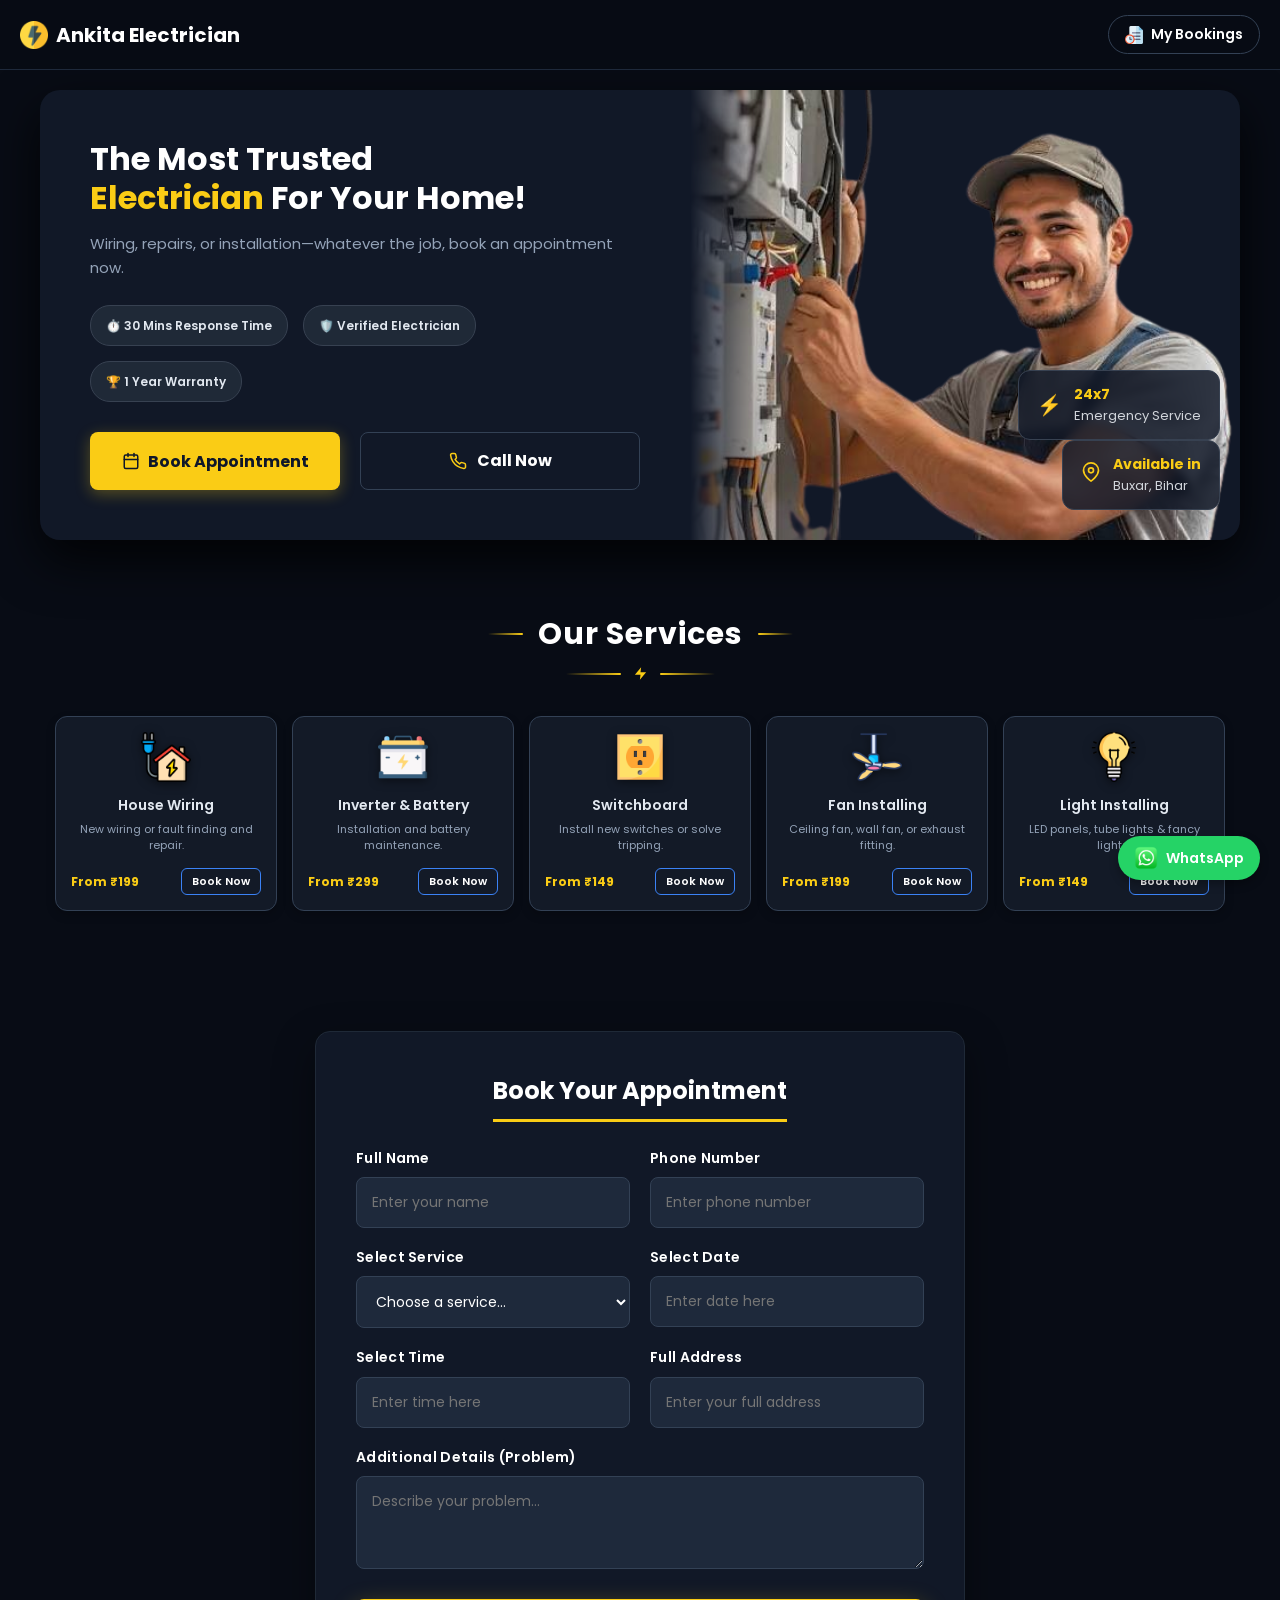
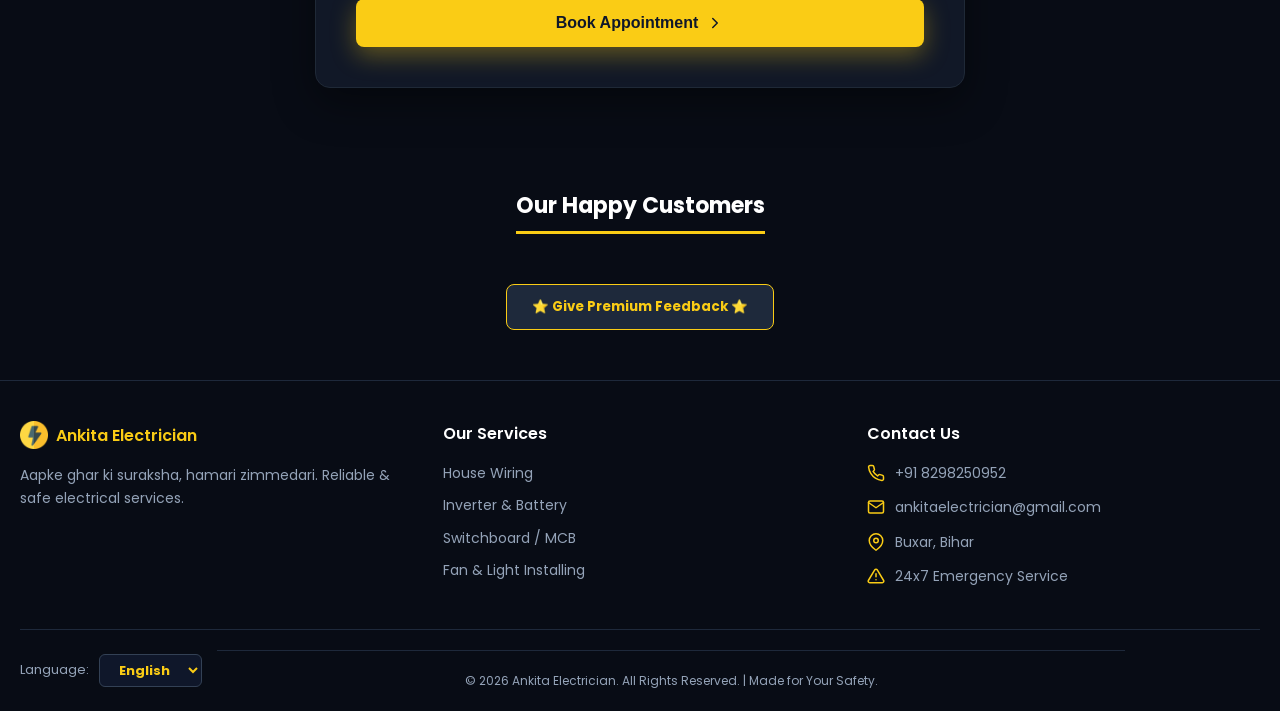
==== commit 69cc2369: "Update index.html" ====
--- a/index.html
+++ b/index.html
@@ -1071,88 +1071,189 @@
            5. BOOKING FORM SECTION (Compact & Premium Fix)
            ========================================= */
         .booking-section {
-            padding: 40px 20px;
-            background-color: #0f172a; /* Thoda sa alag dark background */
-            border-top: 1px solid #1e293b;
-            border-bottom: 1px solid #1e293b;
-        }
-
+            background-color: #.booking-section {
+            background-color: #0f172a;
+            padding: 50px 20px;
+        }
+
+        /* --- Form Container (Isko chhota kiya hai taaki phele na) --- */
         .booking-container {
-            max-width: 600px;
+            max-width: 650px !important; /* Width kam karke form ko compact banaya */
             margin: 0 auto;
-            background-color: rgba(8, 12, 21, 0.8);
-            padding: 25px;
-            border-radius: 12px;
+            background-color: #111827 !important; /* Form ka background thoda dark */
+            padding: 40px;
+            border-radius: 15px;
+            border: 1px solid #1f2937;
+            box-shadow: 0 15px 40px rgba(0, 0, 0, 0.4);
+            text-align: left; 
+        }
+        
+        .booking-container h3 {
+            width: fit-content;
+            margin: 0 auto 30px auto !important;
+            border-bottom: 3px solid #facc15;
+            padding-bottom: 8px;
+            text-align: center; 
+            color: white;
+            font-size: 24px;
+        }
+
+        .form-row { display: flex; gap: 20px; margin-bottom: 18px; }
+        
+        .form-group { 
+            flex: 1; 
+            display: flex; 
+            flex-direction: column; 
+            text-align: left !important; 
+        }
+        
+        /* --- Labels (Ab ekdum White aur Bold dikhenge) --- */
+        .form-group label {
+            font-size: 14px !important;
+            color: #ffffff !important; 
+            margin-bottom: 8px !important;
+            font-weight: 600;
+            letter-spacing: 0.3px;
+        }
+
+        /* --- Input Boxes (Inka background thoda light kiya hai photo jaisa) --- */
+        .form-group input, .form-group select, .form-group textarea {
+            padding: 14px 15px !important; 
+            border-radius: 8px;
             border: 1px solid #334155;
-            box-shadow: 0 10px 25px rgba(0,0,0,0.5);
-        }
-
-        .booking-container h3 {
-            font-size: 20px;
-            margin-bottom: 20px;
+            background-color: #1e293b !important; 
             color: #ffffff;
-            text-align: center;
-        }
-
-        .form-row {
-            display: flex;
-            flex-wrap: wrap; /* Mobile pe ek ke niche ek laane ke liye */
-            gap: 15px;
-            margin-bottom: 15px;
-        }
-
-        .form-group {
-            flex: 1;
-            min-width: 200px; /* Chhoti screen pe full width lega */
-            display: flex;
-            flex-direction: column;
-        }
-
-        .form-group label {
-            font-size: 13px;
-            color: #94a3b8;
-            margin-bottom: 5px;
-            font-weight: 600;
-        }
-
-        /* Input Dabbe ka Design */
-        .form-group input, 
-        .form-group select, 
-        .form-group textarea {
-            background-color: #1e293b;
-            border: 1px solid #334155;
-            color: #ffffff;
-            padding: 12px;
-            border-radius: 8px;
-            font-size: 14px;
-            font-family: 'Poppins', sans-serif;
-            transition: border-color 0.3s;
-        }
-
-        .form-group input:focus, 
-        .form-group select:focus, 
-        .form-group textarea:focus {
+            font-size: 14px !important;
             outline: none;
-            border-color: #facc15; /* Click karne par yellow border */
-        }
-
+            transition: 0.3s;
+            width: 100%;
+        }
+
+        .form-group input:focus, .form-group select:focus, .form-group textarea:focus {
+            border-color: #facc15;
+            box-shadow: 0 0 0 2px rgba(250, 204, 21, 0.2);
+        }
+
+        /* --- Submit Button (With Yellow Glow Shadow) --- */
         .submit-btn {
+            background-color: #facc15 !important;
+            color: #0f172a !important;
             width: 100%;
-            background-color: #facc15;
-            color: #080c15;
-            font-size: 16px;
-            font-weight: 700;
             padding: 15px;
             border: none;
             border-radius: 8px;
+            font-size: 16px;
+            font-weight: 900 !important;
             cursor: pointer;
-            margin-top: 10px;
-            box-shadow: 0 4px 15px rgba(250, 204, 21, 0.3);
-            transition: transform 0.2s;
-        }
-
-        .submit-btn:active {
-            transform: scale(0.98);
+            transition: 0.3s;
+            display: flex;
+            align-items: center;
+            justify-content: center;
+            gap: 8px;
+            margin-top: 15px;
+            box-shadow: 0 8px 25px rgba(250, 204, 21, 0.35) !important; /* Button ke niche Yellow Glow */
+        }
+
+        .submit-btn:hover { 
+            background-color: #eab308 !important; 
+            transform: translateY(-2px); 
+            box-shadow: 0 10px 30px rgba(250, 204, 21, 0.5) !important;
+        }
+
+        @media (max-width: 600px) {
+            .form-row { flex-direction: column; gap: 0; }
+            .booking-container { padding: 30px 20px; }
+        };
+            padding: 50px 20px;
+        }
+
+        /* --- Form Container (Isko chhota kiya hai taaki phele na) --- */
+        .booking-container {
+            max-width: 650px !important; /* Width kam karke form ko compact banaya */
+            margin: 0 auto;
+            background-color: #111827 !important; /* Form ka background thoda dark */
+            padding: 40px;
+            border-radius: 15px;
+            border: 1px solid #1f2937;
+            box-shadow: 0 15px 40px rgba(0, 0, 0, 0.4);
+            text-align: left; 
+        }
+        
+        .booking-container h3 {
+            width: fit-content;
+            margin: 0 auto 30px auto !important;
+            border-bottom: 3px solid #facc15;
+            padding-bottom: 8px;
+            text-align: center; 
+            color: white;
+            font-size: 24px;
+        }
+
+        .form-row { display: flex; gap: 20px; margin-bottom: 18px; }
+        
+        .form-group { 
+            flex: 1; 
+            display: flex; 
+            flex-direction: column; 
+            text-align: left !important; 
+        }
+        
+        /* --- Labels (Ab ekdum White aur Bold dikhenge) --- */
+        .form-group label {
+            font-size: 14px !important;
+            color: #ffffff !important; 
+            margin-bottom: 8px !important;
+            font-weight: 600;
+            letter-spacing: 0.3px;
+        }
+
+        /* --- Input Boxes (Inka background thoda light kiya hai photo jaisa) --- */
+        .form-group input, .form-group select, .form-group textarea {
+            padding: 14px 15px !important; 
+            border-radius: 8px;
+            border: 1px solid #334155;
+            background-color: #1e293b !important; 
+            color: #ffffff;
+            font-size: 14px !important;
+            outline: none;
+            transition: 0.3s;
+            width: 100%;
+        }
+
+        .form-group input:focus, .form-group select:focus, .form-group textarea:focus {
+            border-color: #facc15;
+            box-shadow: 0 0 0 2px rgba(250, 204, 21, 0.2);
+        }
+
+        /* --- Submit Button (With Yellow Glow Shadow) --- */
+        .submit-btn {
+            background-color: #facc15 !important;
+            color: #0f172a !important;
+            width: 100%;
+            padding: 15px;
+            border: none;
+            border-radius: 8px;
+            font-size: 16px;
+            font-weight: 900 !important;
+            cursor: pointer;
+            transition: 0.3s;
+            display: flex;
+            align-items: center;
+            justify-content: center;
+            gap: 8px;
+            margin-top: 15px;
+            box-shadow: 0 8px 25px rgba(250, 204, 21, 0.35) !important; /* Button ke niche Yellow Glow */
+        }
+
+        .submit-btn:hover { 
+            background-color: #eab308 !important; 
+            transform: translateY(-2px); 
+            box-shadow: 0 10px 30px rgba(250, 204, 21, 0.5) !important;
+        }
+
+        @media (max-width: 600px) {
+            .form-row { flex-direction: column; gap: 0; }
+            .booking-container { padding: 30px 20px; }
         }
 
 
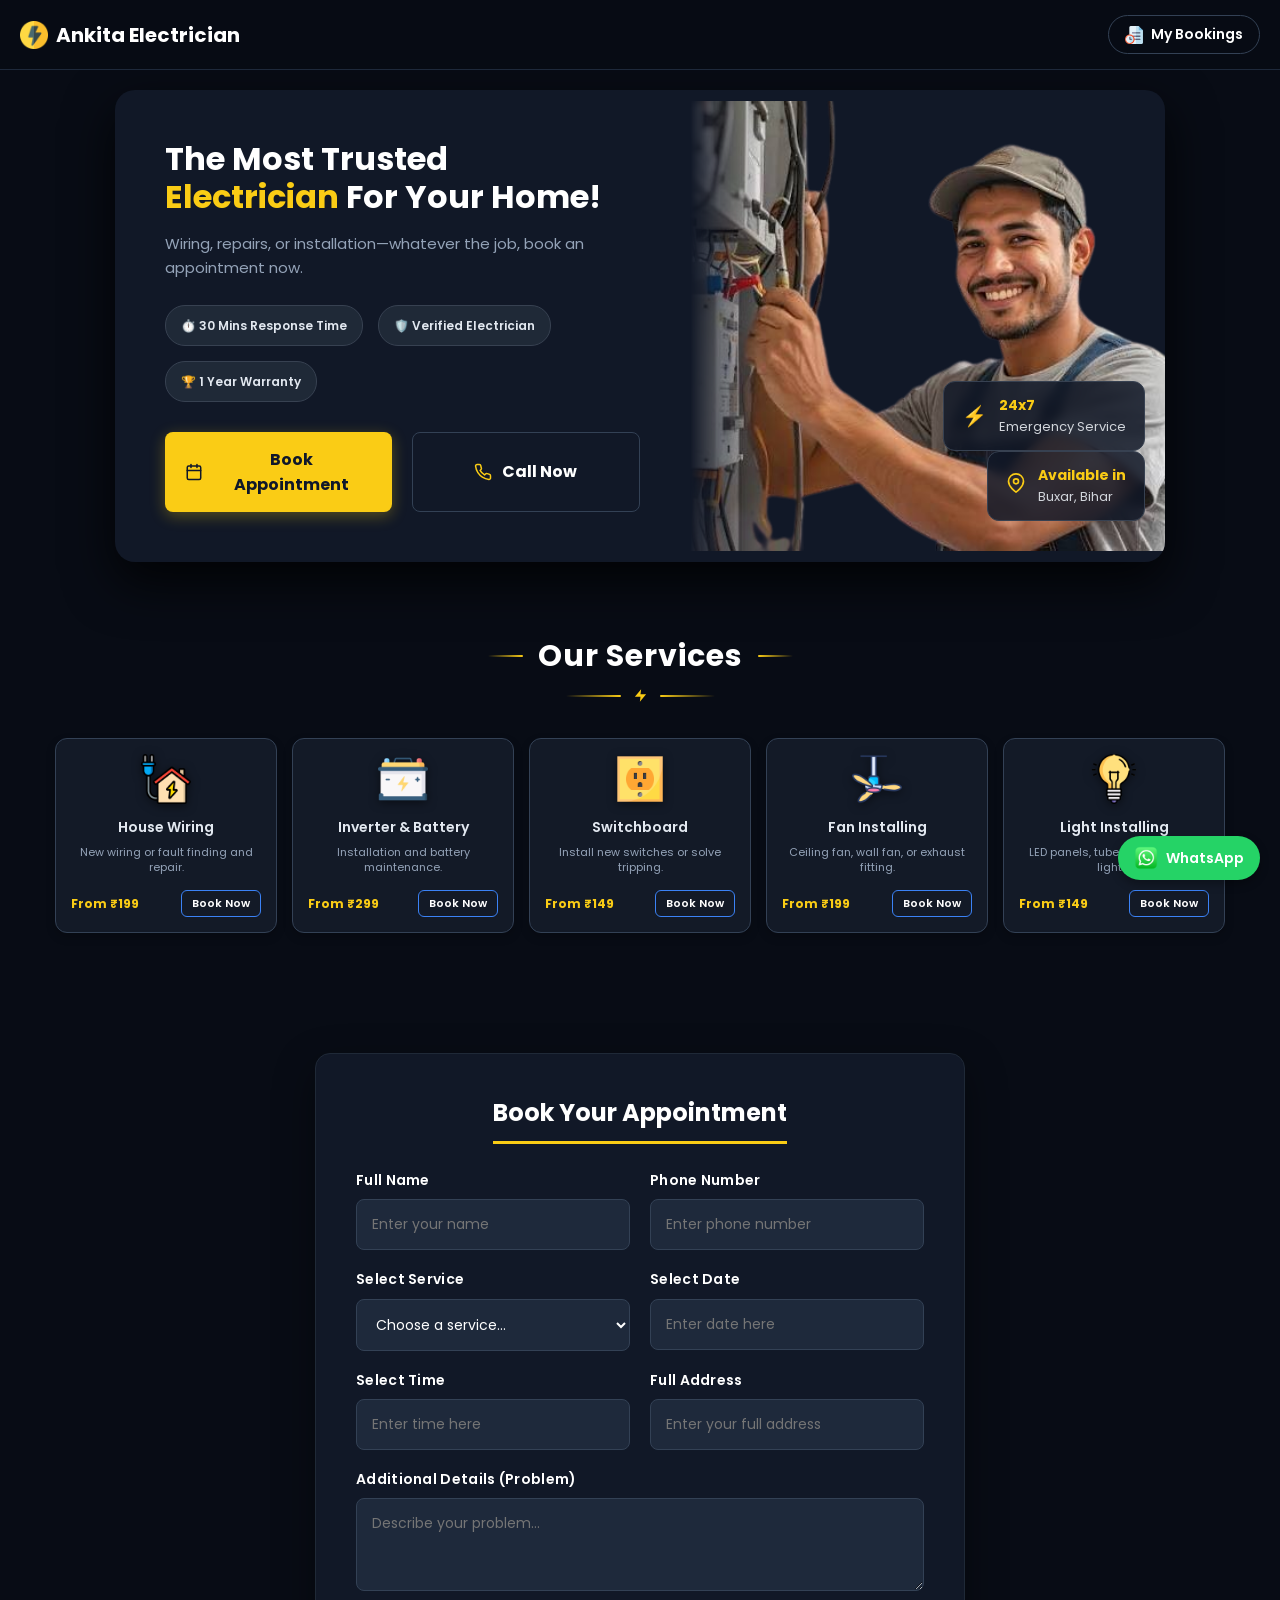
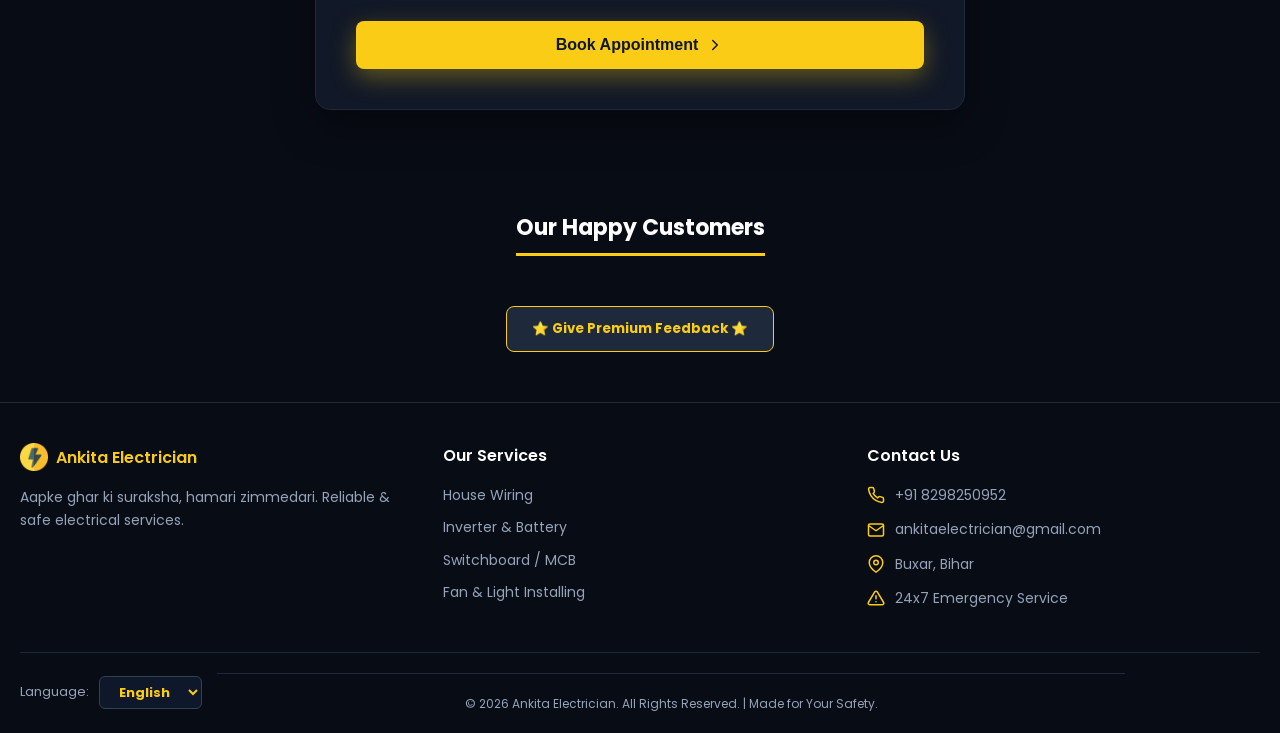
==== commit 539614bc: "Update index.html" ====
--- a/index.html
+++ b/index.html
@@ -762,7 +762,7 @@
             box-shadow: none !important;
         }
 
-        /* 3. Hero Card Smooth Styling */
+       /* 3. Hero Card Smooth & Compact Styling */
         .hero-card {
             background-color: #111827 !important; 
             border: none !important;
@@ -770,7 +770,7 @@
             display: flex;
             align-items: center;
             justify-content: space-between;
-            max-width: 1200px;
+            max-width: 1050px !important; /* Yahan 1200px ki jagah 1050px kar diya taaki zyada na phele */
             width: 100%;
             overflow: hidden; 
             box-shadow: 0 20px 50px rgba(0, 0, 0, 0.8) !important; /* Clean Dark Glow */
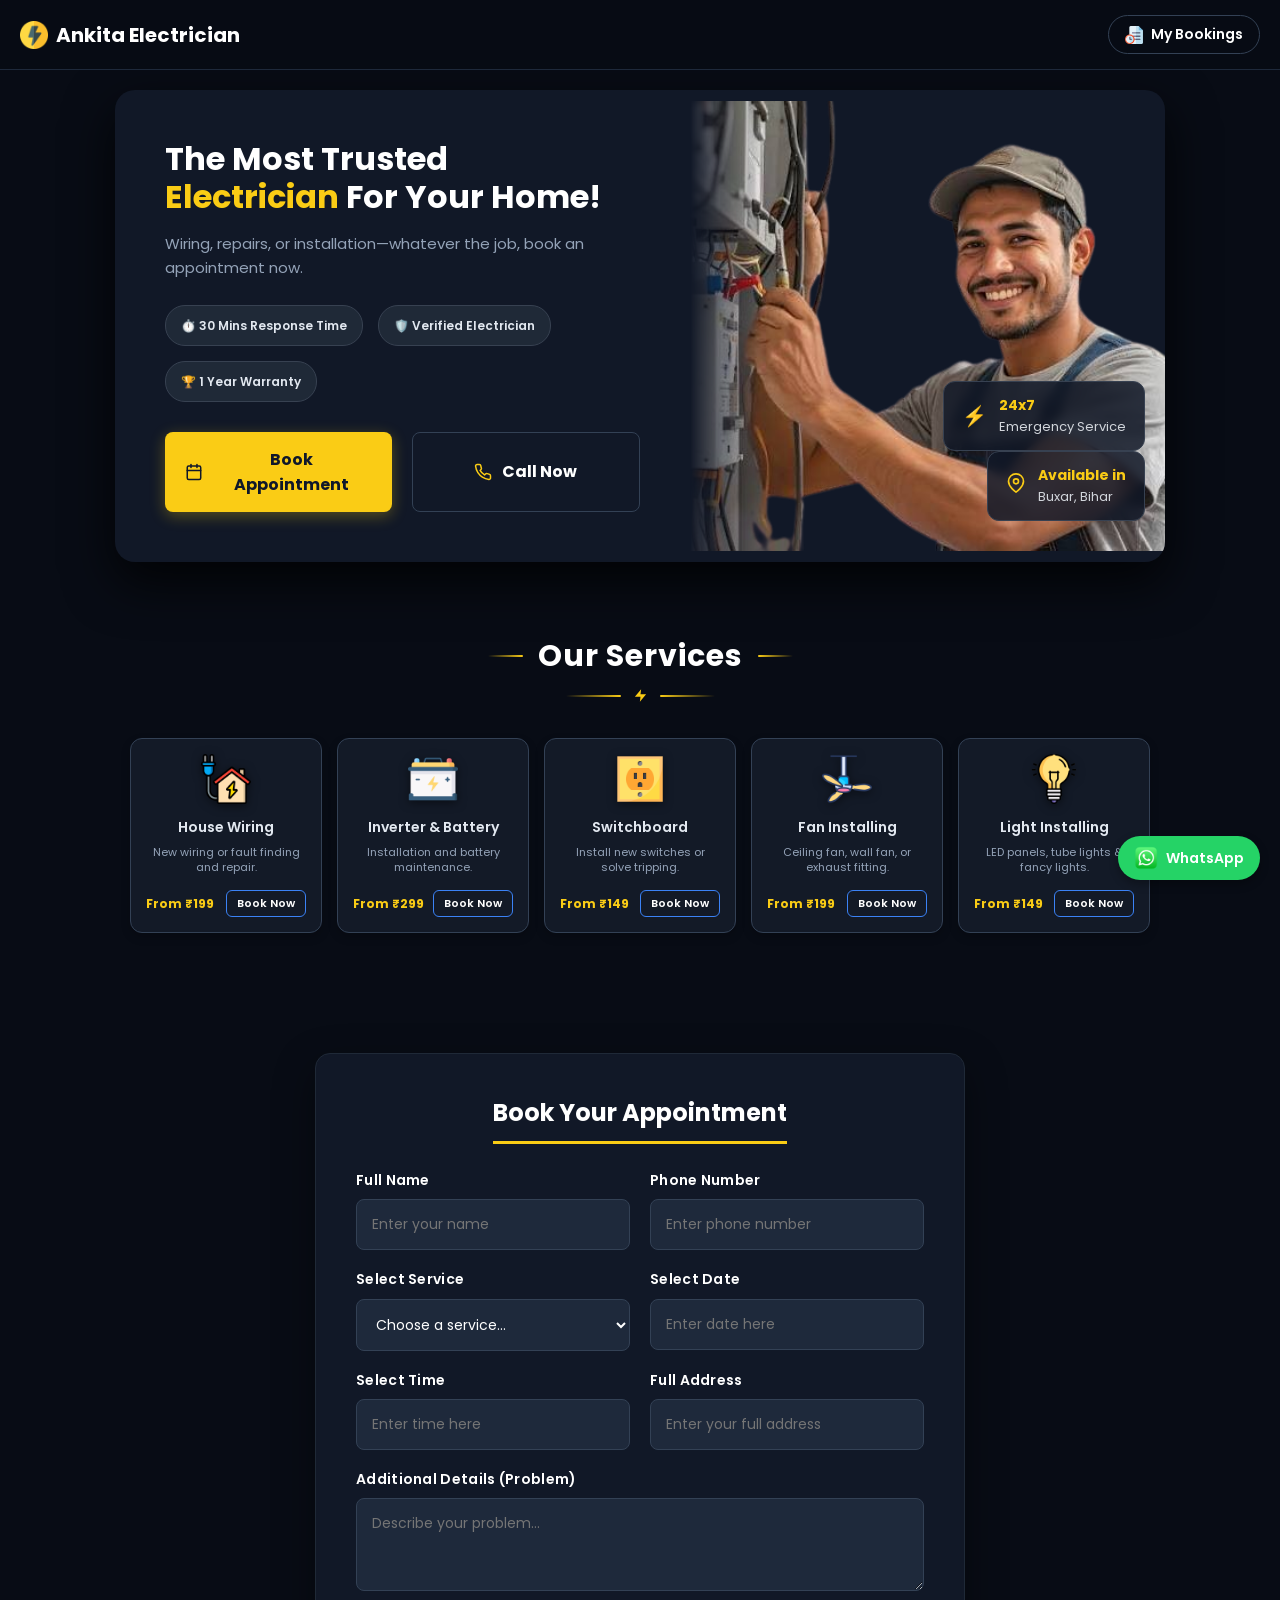
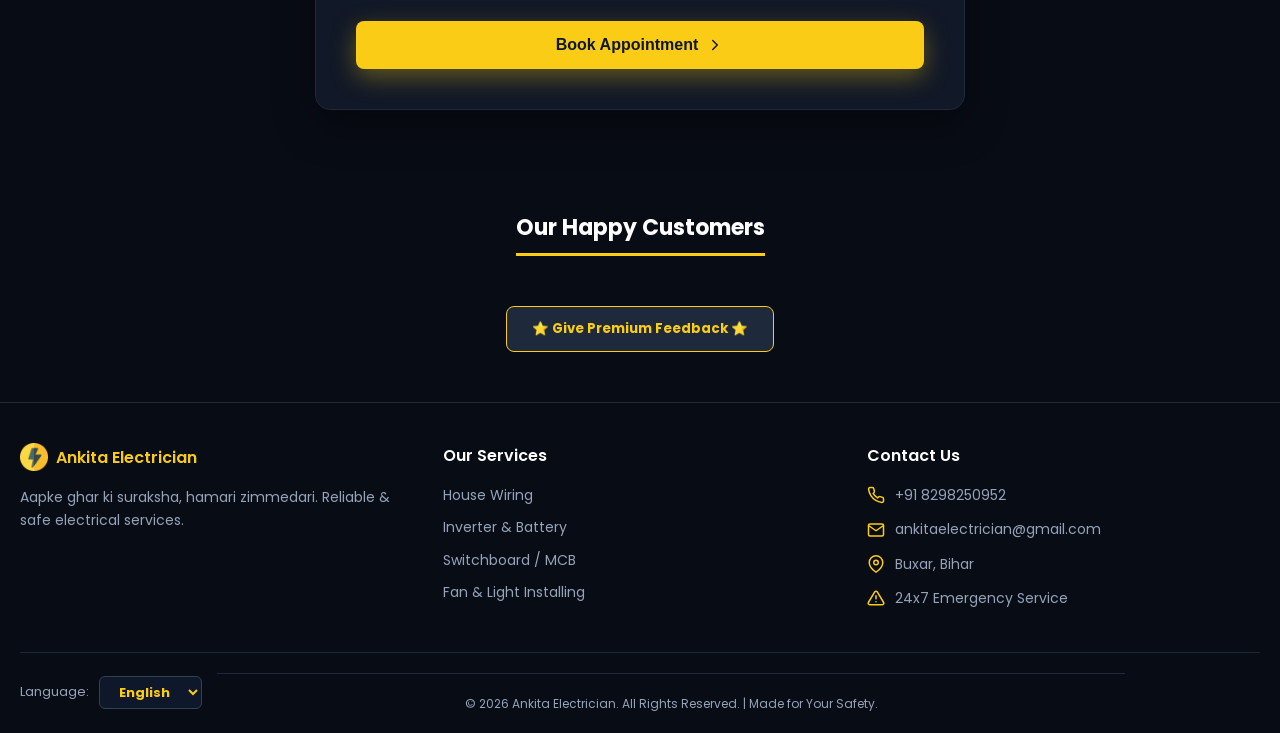
==== commit 049f3c20: "Update index.html" ====
--- a/index.html
+++ b/index.html
@@ -972,9 +972,9 @@
            ========================================= */
         .services-grid {
             display: grid;
-            grid-template-columns: repeat(5, 1fr); /* Yeh 5 cards ko 1 line mein force karega */
-            gap: 15px; /* Cards ke beech ki doori thodi kam ki hai taaki sab fit aa jayein */
-            max-width: 1200px;
+            grid-template-columns: repeat(5, 1fr); 
+            gap: 15px; 
+            max-width: 1050px !important; /* Yahan humne width kam kar di taaki cards zyada na failein */
             margin: 30px auto;
             padding: 0 15px;
         }
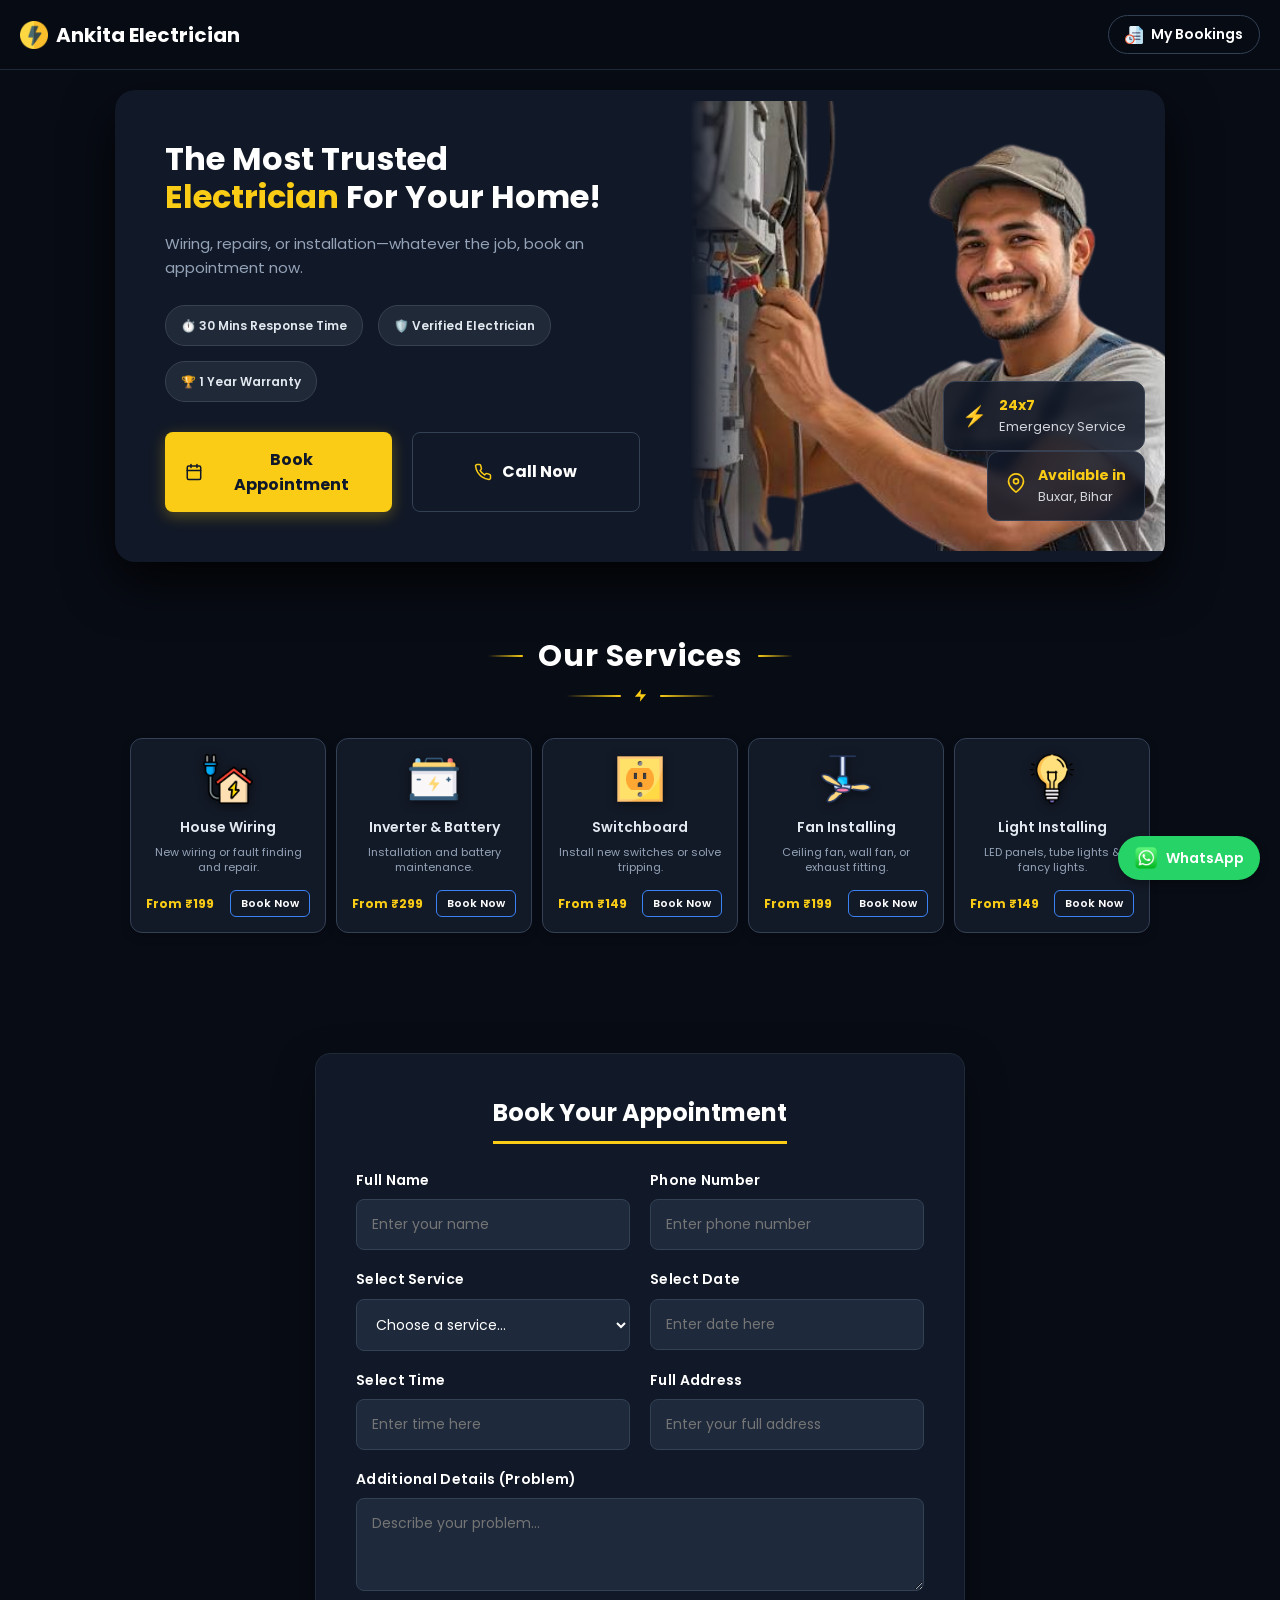
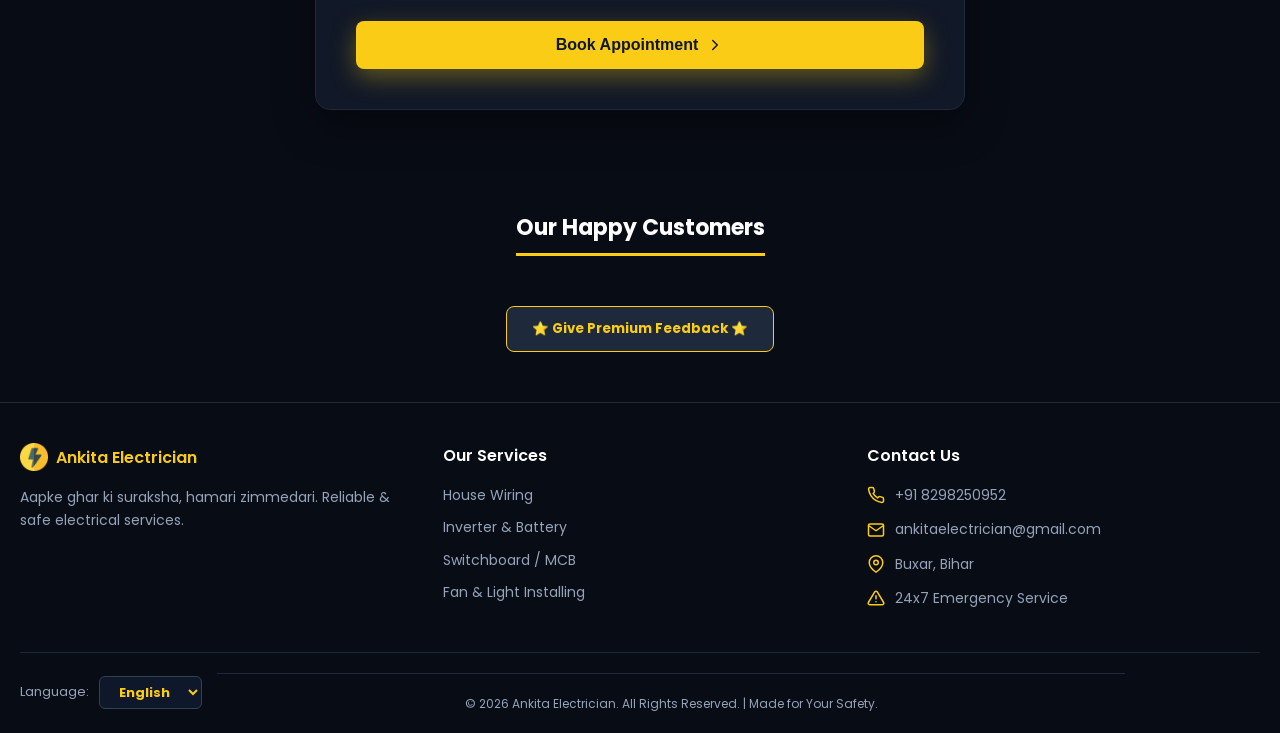
==== commit bd328e5d: "Update index.html" ====
--- a/index.html
+++ b/index.html
@@ -973,7 +973,7 @@
         .services-grid {
             display: grid;
             grid-template-columns: repeat(5, 1fr); 
-            gap: 15px; 
+            gap: 10px; 
             max-width: 1050px !important; /* Yahan humne width kam kar di taaki cards zyada na failein */
             margin: 30px auto;
             padding: 0 15px;
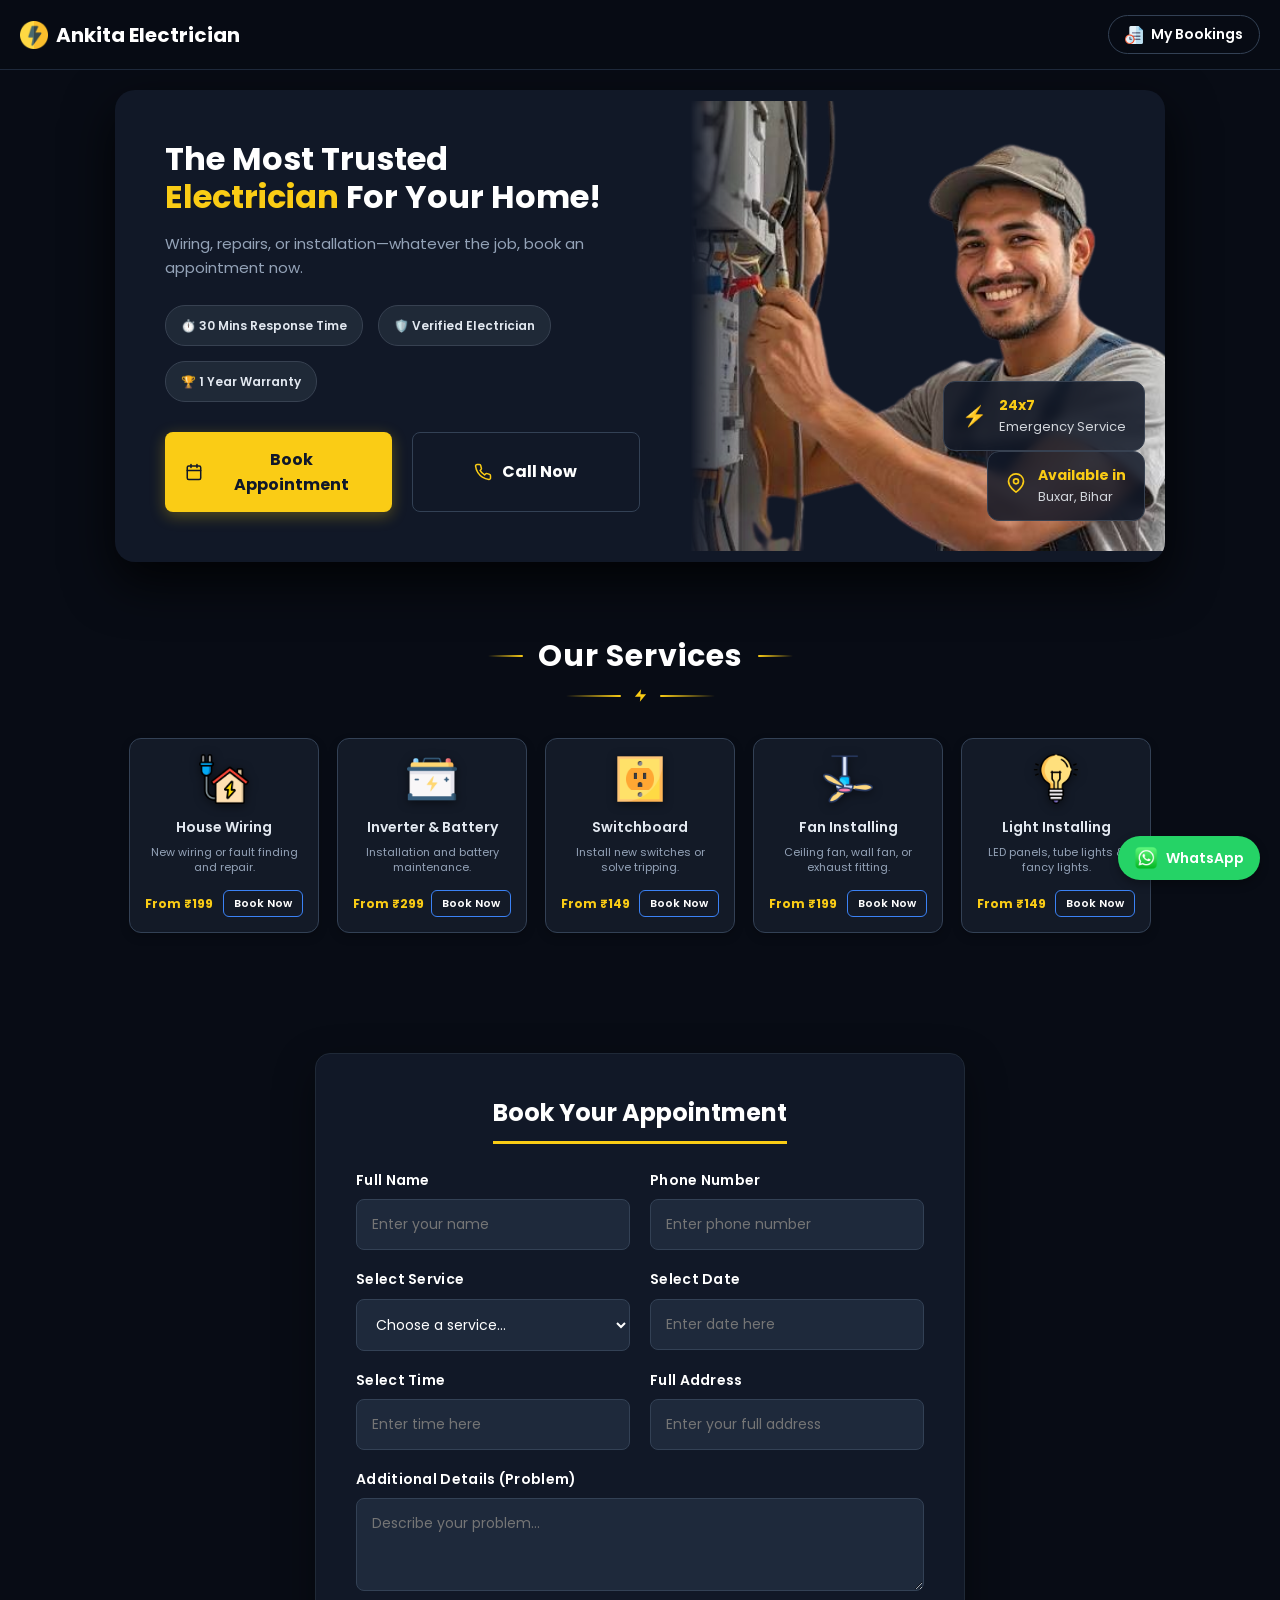
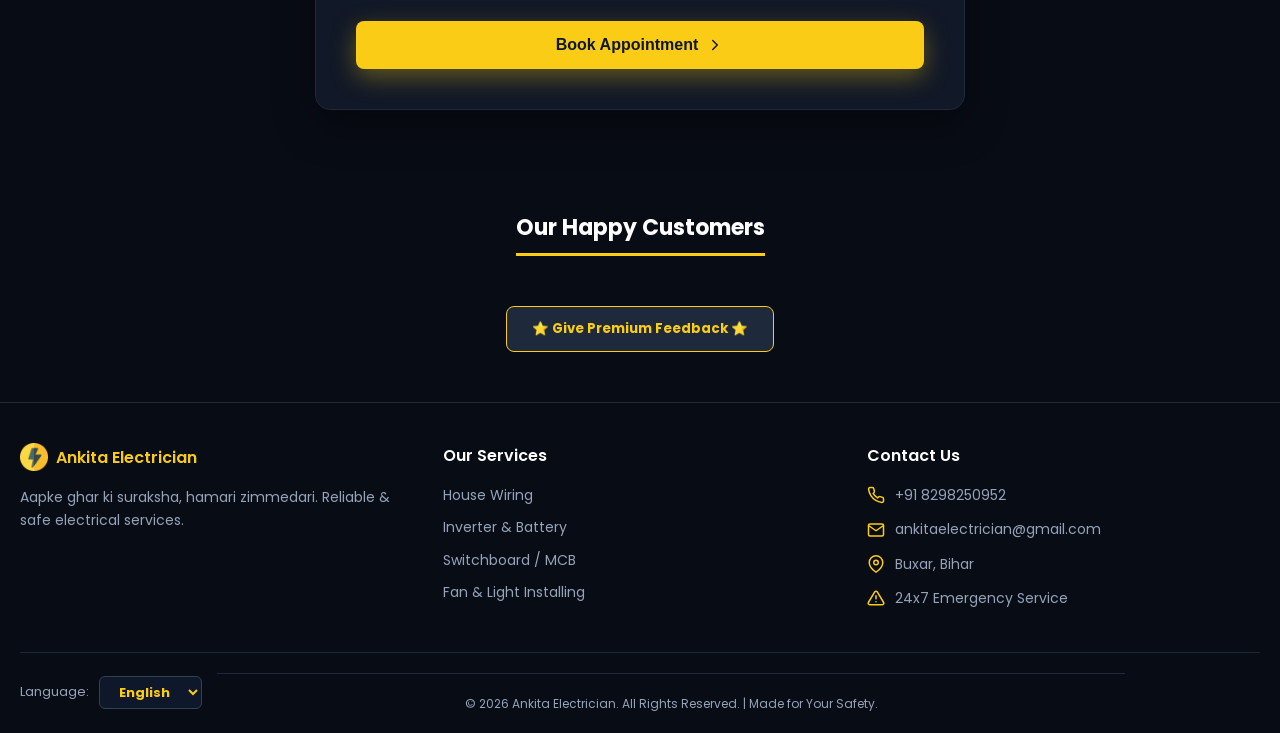
==== commit 3d3bf719: "Update index.html" ====
--- a/index.html
+++ b/index.html
@@ -971,12 +971,29 @@
            SERVICES GRID (5 CARDS IN ONE ROW)
            ========================================= */
         .services-grid {
-            display: grid;
-            grid-template-columns: repeat(5, 1fr); 
-            gap: 10px; 
-            max-width: 1050px !important; /* Yahan humne width kam kar di taaki cards zyada na failein */
-            margin: 30px auto;
-            padding: 0 15px;
+            display: flex !important; /* Grid hata kar Flex lagaya taaki fix rahein */
+            justify-content: center !important; /* Sabhi cards ko screen ke ekdum beech me layega */
+            flex-wrap: wrap !important;
+            gap: 18px !important; 
+            max-width: 1100px !important;
+            margin: 30px auto !important;
+            padding: 0 15px !important;
+        }
+
+        .service-card {
+            width: 190px !important; /* Card ki chaurai hamesha ke liye FIX kar di */
+            flex: 0 0 auto !important; /* Ab yeh cards kabhi kheenchat-tani nahi karenge */
+            
+            /* Baaki purana VIP design waisa hi rahega */
+            background-color: #1e293b;
+            padding: 25px 20px;
+            border-radius: 12px;
+            text-align: center;
+            border: 1px solid #334155;
+            transition: 0.3s;
+            display: flex;
+            flex-direction: column;
+            justify-content: space-between;
         }
 
         /* Mobile aur Tablet par design theek rakhne ke liye */
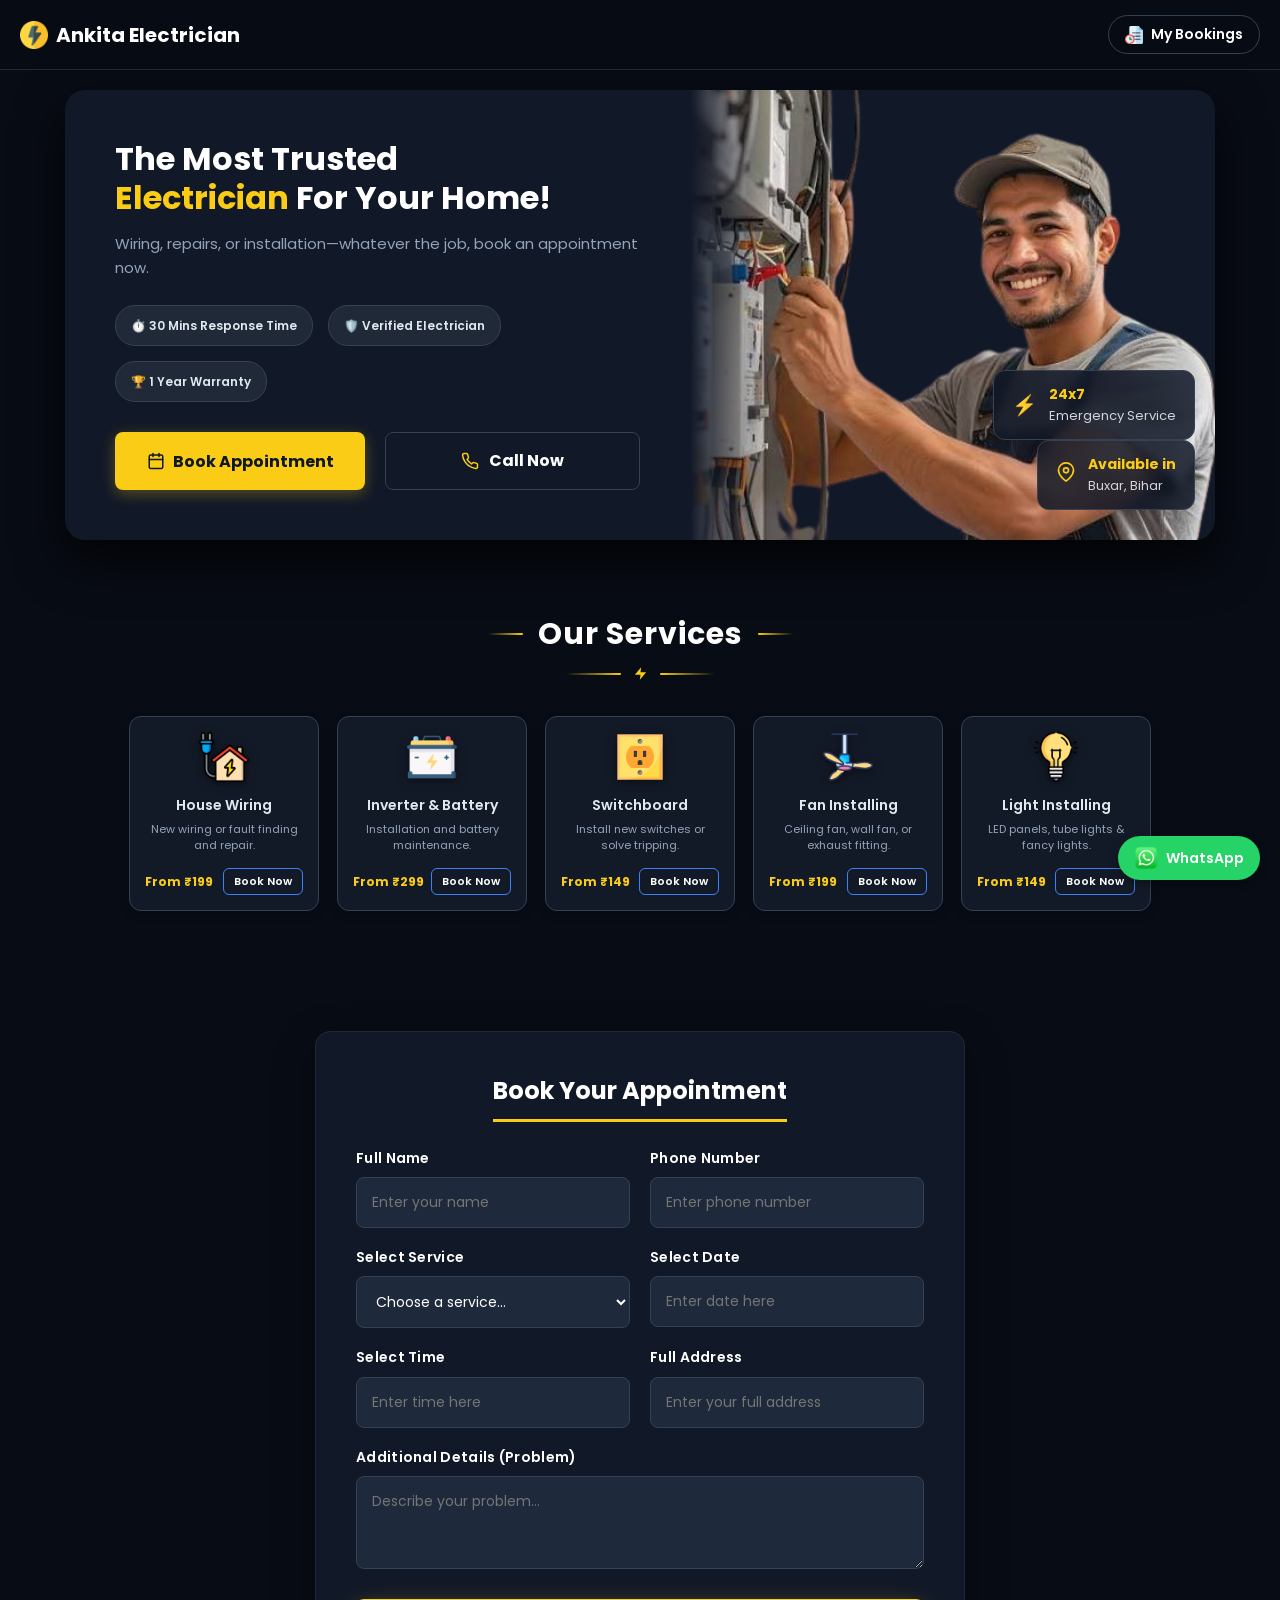
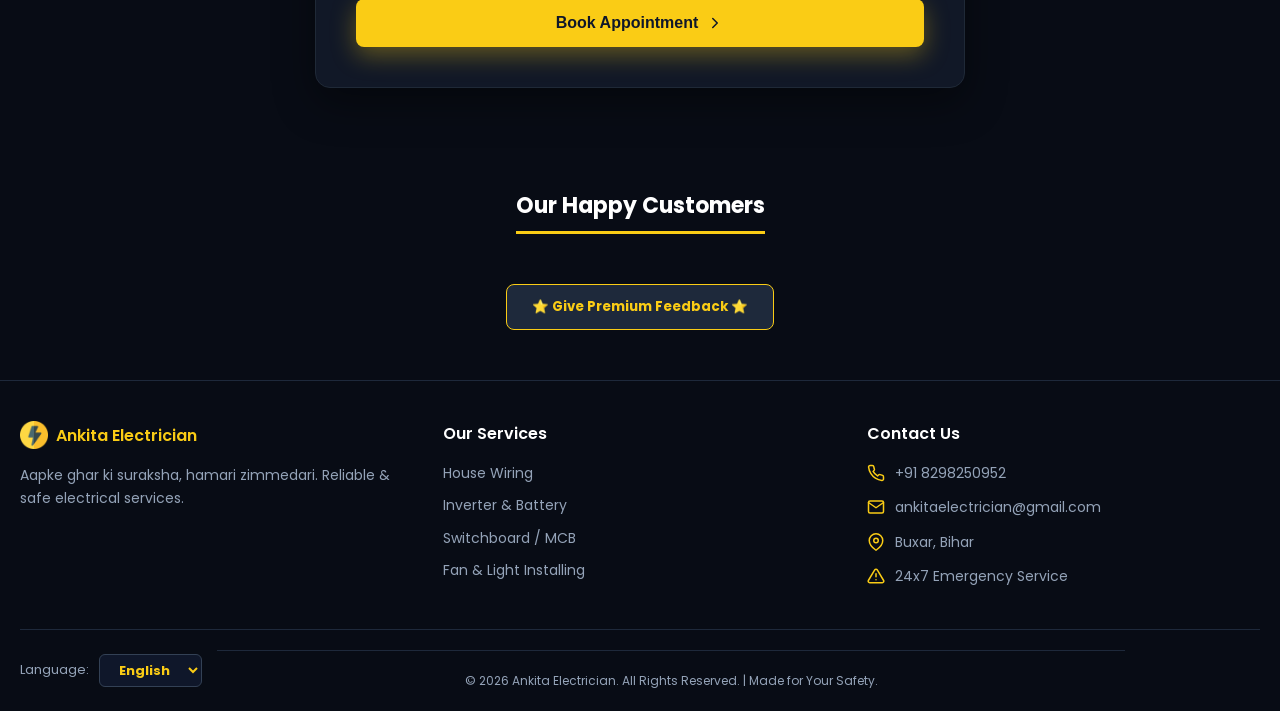
==== commit f57165c7: "Update index.html" ====
--- a/index.html
+++ b/index.html
@@ -762,7 +762,7 @@
             box-shadow: none !important;
         }
 
-       /* 3. Hero Card Smooth & Compact Styling */
+      /* 3. Hero Card Smooth & Compact Styling */
         .hero-card {
             background-color: #111827 !important; 
             border: none !important;
@@ -770,10 +770,10 @@
             display: flex;
             align-items: center;
             justify-content: space-between;
-            max-width: 1050px !important; /* Yahan 1200px ki jagah 1050px kar diya taaki zyada na phele */
+            max-width: 1150px !important; /* Pehle 1050 tha, isko 1150 kar diya taaki badges 1 line me aa jayein */
             width: 100%;
             overflow: hidden; 
-            box-shadow: 0 20px 50px rgba(0, 0, 0, 0.8) !important; /* Clean Dark Glow */
+            box-shadow: 0 20px 50px rgba(0, 0, 0, 0.8) !important;
         }
 
         /* =========================================
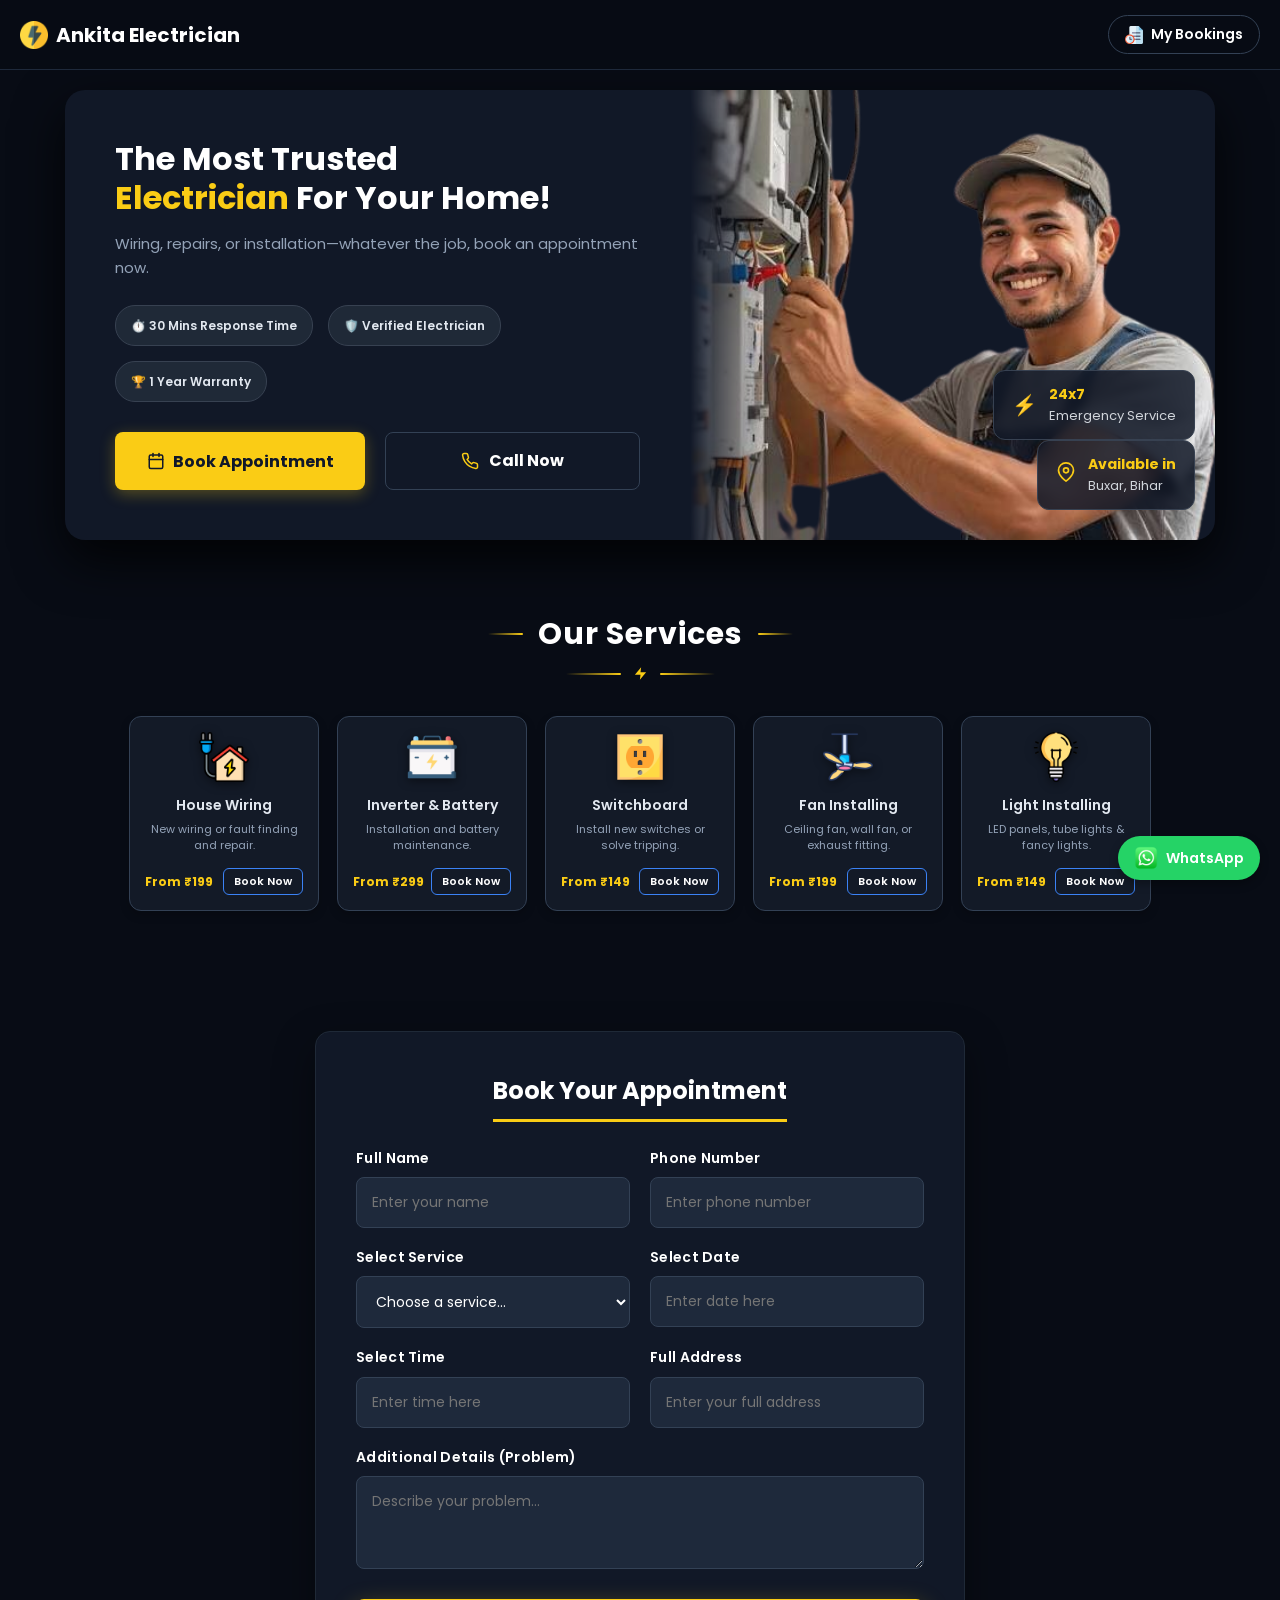
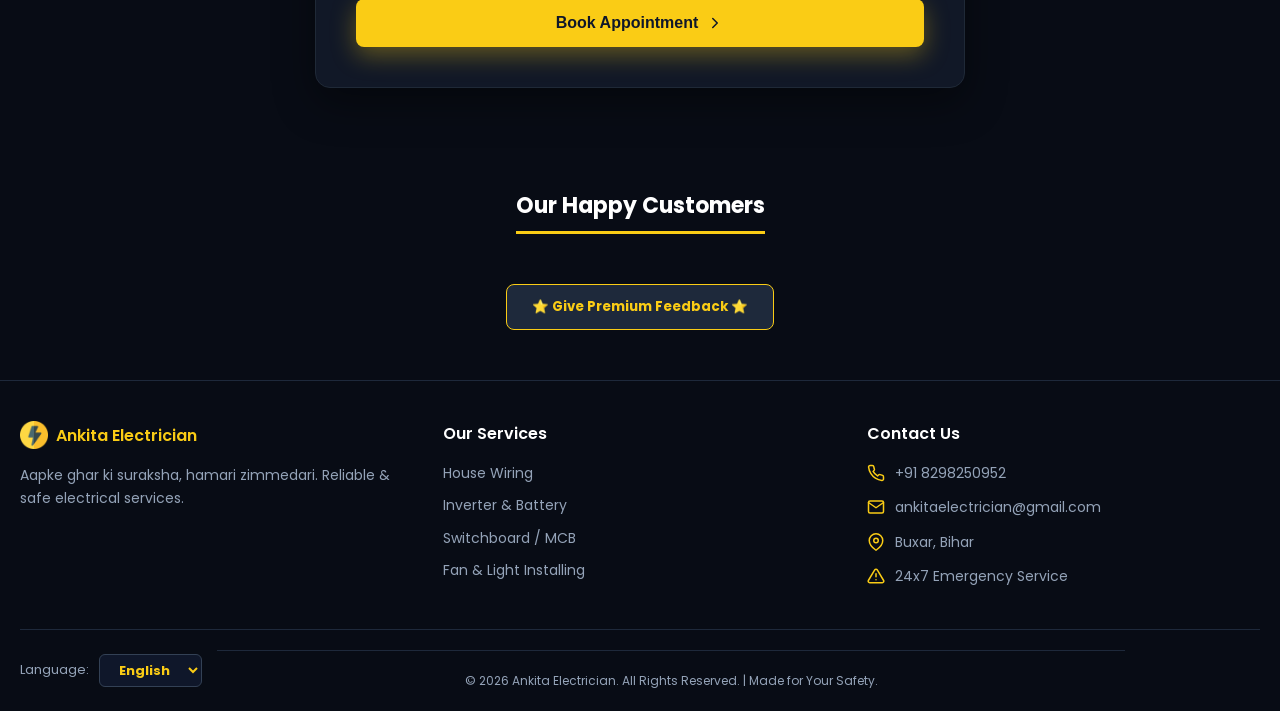
==== commit 8765281e: "Update index.html" ====
--- a/index.html
+++ b/index.html
@@ -2,7 +2,7 @@
 <html lang="en">
 <head>
     <meta charset="UTF-8">
-    <meta name="viewport" content="width=device-width, initial-scale=1.0">
+    <meta name="viewport" content="width=1200">
     
     <!-- SEO & Meta Tags from Old Code -->
     <title>Ankita Electrician | Best Electrician Service</title>
